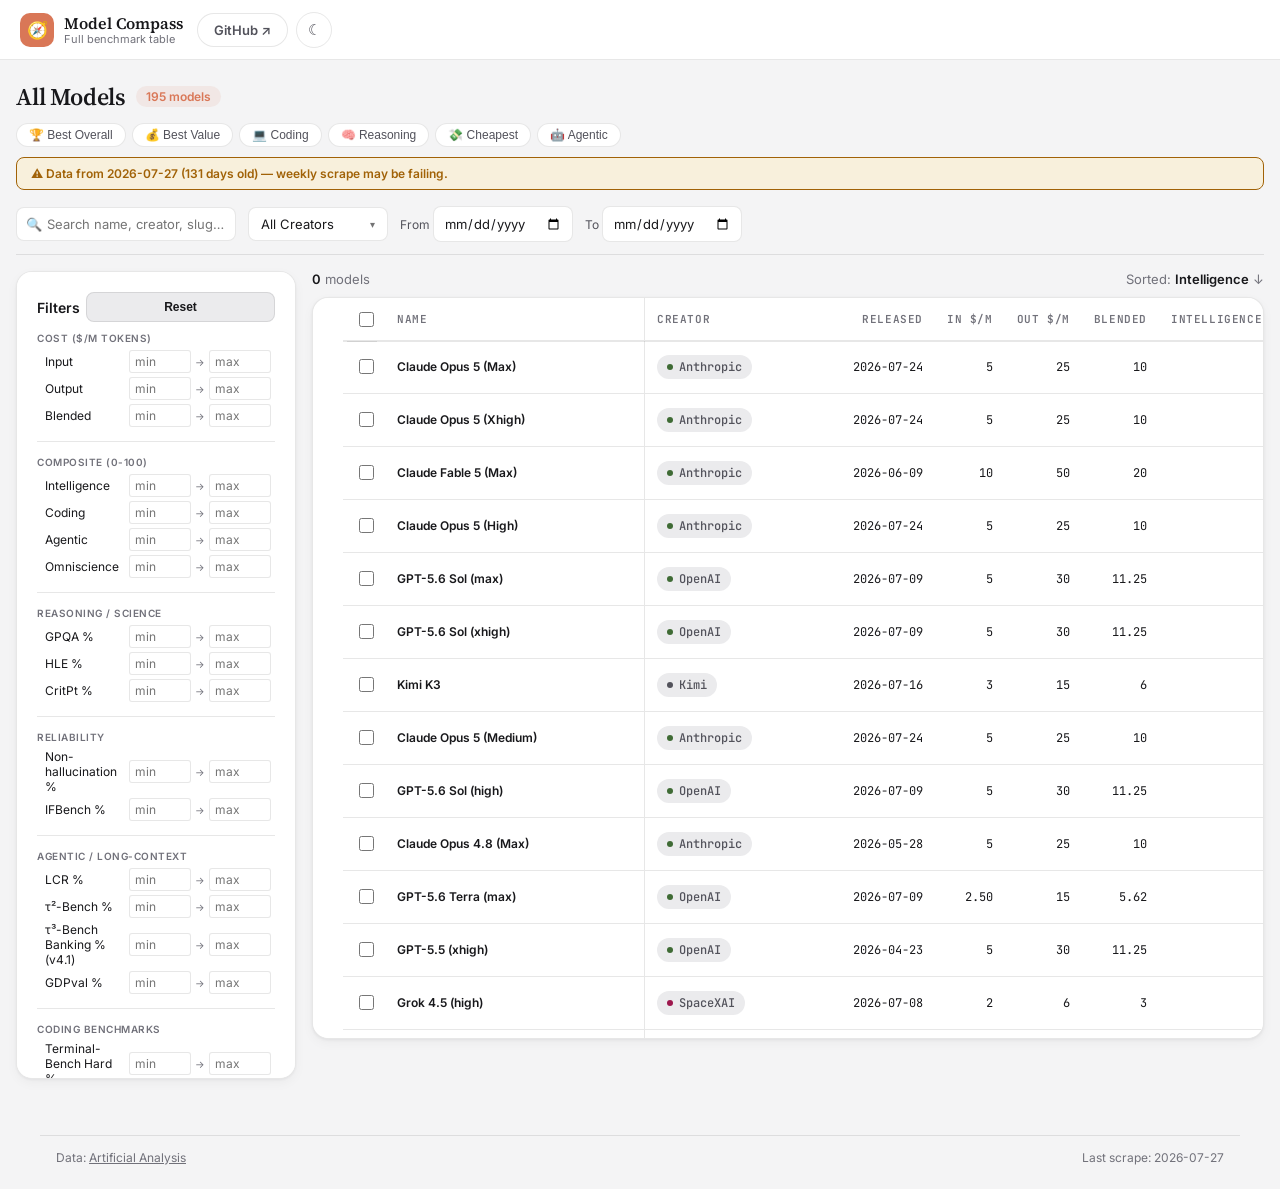
==== index.html @ 3cea6849 "Add spacing between presets and filters, multi-select creator dropdown, and Copy MD comparison butto" ====
<!DOCTYPE html>
<html><head><meta charset="utf-8"><title>All Models — Model Compass</title>
<script>
  (function () {
    try {
      var t = localStorage.getItem('mc-theme');
      if (t === 'dark' || t === 'light') document.documentElement.setAttribute('data-theme', t);
    } catch (e) {}
  })();
</script>
<link rel="preconnect" href="https://fonts.googleapis.com">
<link rel="preconnect" href="https://fonts.gstatic.com" crossorigin>
<link href="https://fonts.googleapis.com/css2?family=Source+Serif+4:ital,wght@0,400;0,600;0,700;1,400&family=Inter:wght@400;500;600;700&family=JetBrains+Mono:wght@400;500&display=swap" rel="stylesheet">
<link rel="stylesheet" href="assets/style.css">
<style>
body{font-family:var(--sans);color:var(--text);font-size:14px}
header{padding:0 0 12px;border-bottom:1px solid var(--border);margin-bottom:16px}
.header-top{display:flex;align-items:center;gap:10px;margin-bottom:6px;flex-wrap:wrap}
h1{font-family:var(--serif);font-size:24px;margin:0;font-weight:600;letter-spacing:-0.2px}
code,.num,td,th,input{font-family:var(--mono),var(--sans)}
.model-count{background:var(--accent-bg);color:var(--accent);font-size:12px;font-weight:600;padding:3px 10px;border-radius:var(--r-pill)}
.meta{color:var(--text-muted);font-size:12px;margin-bottom:12px;line-height:1.6}

.top-filters{display:flex;gap:12px;flex-wrap:wrap;align-items:center;font-size:12px;margin-top:16px}
.top-filters select{padding:8px 10px;font-size:13px;border:1px solid var(--border);border-radius:var(--r-sm);background:var(--surface);color:var(--text);font-family:inherit}
.top-filters input[type=text]{width:220px}
.top-filters input[type=date]{width:140px}
.top-filters label{color:var(--text-secondary)}

.creator-dropdown-wrap{position:relative;display:inline-block}
.creator-btn{padding:8px 12px;font-size:13px;border:1px solid var(--border);border-radius:var(--r-sm);background:var(--surface);color:var(--text);font-family:inherit;cursor:pointer;display:flex;align-items:center;gap:8px;min-width:140px;justify-content:space-between;transition:all .15s}
.creator-btn:hover{border-color:var(--accent)}
.creator-btn .arrow{font-size:10px;opacity:0.6;transition:transform .15s}
.creator-dropdown-wrap.open .creator-btn .arrow{transform:rotate(180deg)}
.creator-menu{position:absolute;top:calc(100% + 4px);left:0;min-width:180px;max-height:260px;overflow-y:auto;background:var(--surface);border:1px solid var(--border-strong);border-radius:var(--r-sm);box-shadow:var(--shadow-md);z-index:100;padding:4px 0}
.creator-opt{display:flex;align-items:center;gap:8px;padding:6px 12px;font-size:12px;cursor:pointer;user-select:none;color:var(--text);transition:background .1s}
.creator-opt:hover{background:var(--accent-bg);color:var(--accent)}
.creator-opt input[type=checkbox]{accent-color:var(--accent);cursor:pointer}
.creator-divider{height:1px;background:var(--border);margin:4px 0}

/* Presets */
.presets{display:flex;gap:6px;flex-wrap:wrap;margin:10px 0 0}
.preset-btn{padding:4px 12px;font-size:12px;font-weight:500;border:1px solid var(--border);border-radius:var(--r-pill);background:var(--surface);color:var(--text-secondary);cursor:pointer;transition:all .15s}
.preset-btn:hover{border-color:var(--accent);color:var(--accent);background:var(--accent-bg)}
.preset-btn.active{border-color:var(--accent);color:var(--accent-fg);background:var(--accent)}

/* Creator filter pills */
.creator-filters{display:flex;gap:6px;flex-wrap:wrap;margin:10px 0 0;align-items:center}
.creator-filters-label{font-size:11px;color:var(--text-muted);font-weight:600;text-transform:uppercase;letter-spacing:0.5px;margin-right:4px}
.creator-pill{padding:3px 10px;font-size:11px;font-weight:500;border:1px solid var(--border);border-radius:var(--r-pill);background:var(--surface);color:var(--text-secondary);cursor:pointer;transition:all .15s}
.creator-pill:hover{border-color:var(--accent);color:var(--accent)}
.creator-pill.active{border-color:var(--accent);color:var(--accent-fg);background:var(--accent)}
.creator-pill.outside{border-color:var(--red-dark);color:var(--red-dark)}
.creator-pill.outside.active{background:var(--red-dark);color:var(--accent-fg);border-color:var(--red-dark)}
.creator-pill.inside{border-color:var(--green-dark);color:var(--green-dark)}
.creator-pill.inside.active{background:var(--green-dark);color:var(--accent-fg);border-color:var(--green-dark)}

/* Quick filter toggles */
.quick-filters{display:flex;gap:6px;align-items:center;margin:8px 0 0}
.quick-btn{padding:3px 10px;font-size:11px;font-weight:600;border-radius:var(--r-pill);background:var(--surface);cursor:pointer;transition:all .15s;border:1px solid var(--border)}
.quick-btn:hover{opacity:0.8}
.quick-btn.all{color:var(--text-secondary)}
.quick-btn.all.active{background:var(--text-secondary);color:var(--accent-fg);border-color:var(--text-secondary)}
.quick-btn.outside-h{color:var(--red-dark);border-color:var(--red-dark)}
.quick-btn.outside-h.active{background:var(--red-dark);color:var(--accent-fg)}
.quick-btn.inside-h{color:var(--green-dark);border-color:var(--green-dark)}
.quick-btn.inside-h.active{background:var(--green-dark);color:var(--accent-fg)}

.layout{display:flex;gap:16px;align-items:flex-start}
aside.filters{flex:0 0 280px;position:sticky;top:calc(var(--nav-h) + 16px);border-radius:var(--r-lg);padding:20px;max-height:calc(100vh - var(--nav-h) - 32px);overflow-y:auto}
aside.filters h2{font-size:14px;margin:0 0 10px;font-weight:600;display:flex;align-items:center;gap:6px}
aside.filters h2 .btn-text{margin-left:auto;font-size:12px;font-weight:600;color:var(--accent);background:none;border:0;cursor:pointer;padding:0}
.filter-count{background:var(--accent);color:var(--accent-fg);font-size:10px;font-weight:700;padding:1px 6px;border-radius:var(--r-pill);display:none}
.filter-count.visible{display:inline}
.filter-group{margin-bottom:14px;padding-bottom:10px;border-bottom:1px solid var(--border)}
.filter-group:last-of-type{border-bottom:0;margin-bottom:10px}
.filter-group h3{font-size:10px;text-transform:uppercase;color:var(--text-muted);margin:0 0 6px;letter-spacing:0.5px;font-weight:600}
.filter-row{display:flex;align-items:center;gap:4px;margin-bottom:4px;padding-left:8px}
.filter-row label{flex:0 0 80px;font-size:12px;color:var(--text)}
.filter-row.has-filter{border-left:2px solid var(--accent)}
.filter-row input{width:62px;padding:3px 5px;font-size:12px;border-radius:3px;font-variant-numeric:tabular-nums}
.filter-row .arrow{color:var(--text-muted);font-size:10px}
#reset{width:100%;padding:7px;font-size:12px;background:var(--surface-2);border:1px solid var(--border);border-radius:var(--r-sm);cursor:pointer;color:var(--text)}
#reset:hover{background:var(--accent-bg)}
main{flex:1;min-width:0}
table{border-collapse:separate;border-spacing:0;width:100%;background:var(--surface);font-size:12px}
th,td{padding:14px 12px;text-align:right;white-space:nowrap;border-bottom:1px solid var(--border)}
th{font-weight:600;font-size:11px;text-transform:uppercase;letter-spacing:0.6px;color:var(--text-muted);cursor:pointer;user-select:none}
th.l,td.l{text-align:left}
tr:hover td{background:var(--row-hover)}
tr:hover td.cb-col,tr:hover td.rnk,tr:hover td.name-col{background-color:var(--surface);background-image:linear-gradient(var(--row-hover),var(--row-hover))}
tr:hover td:first-child{box-shadow:inset 3px 0 0 var(--accent)}
.num{font-variant-numeric:tabular-nums}

/* Corner sticky cells */
th.cb-col,td.cb-col{position:sticky;left:0;z-index:8;width:30px;padding:8px}
th.cb-col{z-index:30;background:var(--surface)}
td.cb-col{background:var(--surface)}
th.rnk,td.rnk{position:sticky;left:30px;z-index:8;text-align:center;width:36px;font-weight:700;font-size:11px;color:var(--text-muted);padding:8px 6px}
th.rnk{background:var(--surface);z-index:30;border-right:1px solid var(--border)}
td.rnk{background:var(--surface);border-right:1px solid var(--border)}
td.name-col{position:sticky;left:66px;z-index:8;background:var(--surface);border-right:1px solid var(--border);white-space:nowrap !important;max-width:260px;overflow:hidden;text-overflow:ellipsis}
th.name-col{position:sticky;left:66px;z-index:30;background:var(--surface);border-right:1px solid var(--border);white-space:nowrap !important}
.cell-title{font-family:var(--sans);font-weight:600;color:var(--text);white-space:nowrap !important;display:inline-block}
.sort-arrow{font-size:10px;margin-left:3px;opacity:0.4}
th.sorted .sort-arrow{opacity:1;color:var(--accent)}
td.empty-data{opacity:0.25}
.compare-cb{width:15px;height:15px;cursor:pointer;accent-color:var(--accent)}
#compare-bar{display:none;align-items:center;gap:8px;margin:10px 0;padding:8px 12px;background:var(--accent-bg);border:1px solid var(--border-focus);border-radius:var(--r-sm);font-size:12px}
#compare-bar.visible{display:flex}
#compare-bar button{padding:4px 12px;font-size:11px;font-weight:600;border-radius:4px;border:1px solid var(--border);cursor:pointer;transition:all .15s}
#cmp-go{background:var(--accent);color:var(--accent-fg);border-color:var(--accent)}
#cmp-go:hover{background:var(--accent-hover)}
#cmp-clear{background:var(--surface);color:var(--text-secondary)}
#cmp-clear:hover{background:var(--surface-2)}
#cmp-count{color:var(--accent);font-weight:600}

/* Tooltip container */
#tip{position:fixed;background:var(--surface) !important;color:var(--text) !important;border:1px solid var(--border-strong) !important;font-size:11px;font-weight:400;
  padding:8px 10px;border-radius:6px;line-height:1.5;pointer-events:none;
  white-space:normal;width:280px;box-shadow:var(--shadow-md);z-index:9999;
  display:none}

@media (max-width:800px){
  .layout{flex-direction:column}
  aside.filters{position:static;flex:1 1 auto;width:100%;max-height:none}
}
@media (max-width:480px){
  .page{padding:12px 10px 20px}
  .top-filters input[type=text]{width:100%}
}
</style></head>
<body>
<div id="site-nav"></div>
<script src="assets/nav.js"></script>
<div class="page">
<header>
  <div class="header-top">
    <h1>All Models</h1>
    <span class="model-count" id="model-count">— models</span>
  </div>

  <!-- Presets -->
  <div class="presets">
    <button class="preset-btn" data-preset="best-overall">🏆 Best Overall</button>
    <button class="preset-btn" data-preset="best-value">💰 Best Value</button>
    <button class="preset-btn" data-preset="coding">💻 Coding</button>
    <button class="preset-btn" data-preset="reasoning">🧠 Reasoning</button>
    <button class="preset-btn" data-preset="cheapest">💸 Cheapest</button>
    <button class="preset-btn" data-preset="agentic">🤖 Agentic</button>
  </div>

  <div id="staleness-banner" class="staleness-banner" hidden style="margin-bottom:12px;margin-top:10px">⚠️ <span id="staleness-text"></span></div>

  <div class="top-filters">
    <div class="search-wrap"><span class="icon">🔍</span><input id="q" type="text" placeholder="Search name, creator, slug…"></div>
    <div class="creator-dropdown-wrap">
      <button type="button" id="creator-btn" class="creator-btn">
        <span id="creator-btn-label">All Creators</span>
        <span class="arrow">▾</span>
      </button>
      <div id="creator-menu" class="creator-menu" hidden>
        <label class="creator-opt"><input type="checkbox" value="all" id="creator-all" checked> <b>All Creators</b></label>
        <div class="creator-divider"></div>
        <label class="creator-opt"><input type="checkbox" value="Alibaba" class="creator-cb"> Alibaba</label>
        <label class="creator-opt"><input type="checkbox" value="Anthropic" class="creator-cb"> Anthropic</label>
        <label class="creator-opt"><input type="checkbox" value="DeepSeek" class="creator-cb"> DeepSeek</label>
        <label class="creator-opt"><input type="checkbox" value="Google" class="creator-cb"> Google</label>
        <label class="creator-opt"><input type="checkbox" value="Kimi" class="creator-cb"> Kimi</label>
        <label class="creator-opt"><input type="checkbox" value="MiniMax" class="creator-cb"> MiniMax</label>
        <label class="creator-opt"><input type="checkbox" value="OpenAI" class="creator-cb"> OpenAI</label>
        <label class="creator-opt"><input type="checkbox" value="Xiaomi" class="creator-cb"> Xiaomi</label>
        <label class="creator-opt"><input type="checkbox" value="Z AI" class="creator-cb"> Z AI</label>
        <label class="creator-opt"><input type="checkbox" value="xAI" class="creator-cb"> xAI</label>
      </div>
    </div>
    <label>From <input id="from" type="date"></label>
    <label>To <input id="to" type="date"></label>
    <span id="count" style="color:var(--text-muted)"></span>
  </div>
</header>
<div class="layout">
  <aside class="filters card">
    <h2>Filters <span class="filter-count" id="filter-count-badge">0</span><button class="btn-text" id="reset">Reset</button></h2>
    <div class="filter-group"><h3>Cost ($/M tokens)</h3>
      <div class="filter-row" data-stat="in_$/M"><label>Input</label><input type="number" class="num-filter" data-stat="in_$/M" data-bound="min" placeholder="min" step="any"><span class="arrow">→</span><input type="number" class="num-filter" data-stat="in_$/M" data-bound="max" placeholder="max" step="any"></div>
      <div class="filter-row" data-stat="out_$/M"><label>Output</label><input type="number" class="num-filter" data-stat="out_$/M" data-bound="min" placeholder="min" step="any"><span class="arrow">→</span><input type="number" class="num-filter" data-stat="out_$/M" data-bound="max" placeholder="max" step="any"></div>
      <div class="filter-row" data-stat="blend_3to1_$/M"><label>Blended</label><input type="number" class="num-filter" data-stat="blend_3to1_$/M" data-bound="min" placeholder="min" step="any"><span class="arrow">→</span><input type="number" class="num-filter" data-stat="blend_3to1_$/M" data-bound="max" placeholder="max" step="any"></div>
    </div>
    <div class="filter-group"><h3>Composite (0-100)</h3>
      <div class="filter-row" data-stat="intelligence"><label>Intelligence</label><input type="number" class="num-filter" data-stat="intelligence" data-bound="min" placeholder="min" step="any"><span class="arrow">→</span><input type="number" class="num-filter" data-stat="intelligence" data-bound="max" placeholder="max" step="any"></div>
      <div class="filter-row" data-stat="coding"><label>Coding</label><input type="number" class="num-filter" data-stat="coding" data-bound="min" placeholder="min" step="any"><span class="arrow">→</span><input type="number" class="num-filter" data-stat="coding" data-bound="max" placeholder="max" step="any"></div>
      <div class="filter-row" data-stat="agentic"><label>Agentic</label><input type="number" class="num-filter" data-stat="agentic" data-bound="min" placeholder="min" step="any"><span class="arrow">→</span><input type="number" class="num-filter" data-stat="agentic" data-bound="max" placeholder="max" step="any"></div>
      <div class="filter-row" data-stat="omniscience"><label>Omniscience</label><input type="number" class="num-filter" data-stat="omniscience" data-bound="min" placeholder="min" step="any"><span class="arrow">→</span><input type="number" class="num-filter" data-stat="omniscience" data-bound="max" placeholder="max" step="any"></div>
    </div>
    <div class="filter-group"><h3>Reasoning / Science</h3>
      <div class="filter-row" data-stat="gpqa_%"><label>GPQA %</label><input type="number" class="num-filter" data-stat="gpqa_%" data-bound="min" placeholder="min" step="any"><span class="arrow">→</span><input type="number" class="num-filter" data-stat="gpqa_%" data-bound="max" placeholder="max" step="any"></div>
      <div class="filter-row" data-stat="hle_%"><label>HLE %</label><input type="number" class="num-filter" data-stat="hle_%" data-bound="min" placeholder="min" step="any"><span class="arrow">→</span><input type="number" class="num-filter" data-stat="hle_%" data-bound="max" placeholder="max" step="any"></div>
      <div class="filter-row" data-stat="critpt_%"><label>CritPt %</label><input type="number" class="num-filter" data-stat="critpt_%" data-bound="min" placeholder="min" step="any"><span class="arrow">→</span><input type="number" class="num-filter" data-stat="critpt_%" data-bound="max" placeholder="max" step="any"></div>
    </div>
    <div class="filter-group"><h3>Reliability</h3>
      <div class="filter-row" data-stat="non_halluc_%"><label>Non-hallucination %</label><input type="number" class="num-filter" data-stat="non_halluc_%" data-bound="min" placeholder="min" step="any"><span class="arrow">→</span><input type="number" class="num-filter" data-stat="non_halluc_%" data-bound="max" placeholder="max" step="any"></div>
      <div class="filter-row" data-stat="ifbench_%"><label>IFBench %</label><input type="number" class="num-filter" data-stat="ifbench_%" data-bound="min" placeholder="min" step="any"><span class="arrow">→</span><input type="number" class="num-filter" data-stat="ifbench_%" data-bound="max" placeholder="max" step="any"></div>
    </div>
    <div class="filter-group"><h3>Agentic / Long-context</h3>
      <div class="filter-row" data-stat="lcr_%"><label>LCR %</label><input type="number" class="num-filter" data-stat="lcr_%" data-bound="min" placeholder="min" step="any"><span class="arrow">→</span><input type="number" class="num-filter" data-stat="lcr_%" data-bound="max" placeholder="max" step="any"></div>
      <div class="filter-row" data-stat="tau2_%"><label>τ²-Bench %</label><input type="number" class="num-filter" data-stat="tau2_%" data-bound="min" placeholder="min" step="any"><span class="arrow">→</span><input type="number" class="num-filter" data-stat="tau2_%" data-bound="max" placeholder="max" step="any"></div>
      <div class="filter-row" data-stat="tau_banking_%"><label>τ³-Bench Banking % (v4.1)</label><input type="number" class="num-filter" data-stat="tau_banking_%" data-bound="min" placeholder="min" step="any"><span class="arrow">→</span><input type="number" class="num-filter" data-stat="tau_banking_%" data-bound="max" placeholder="max" step="any"></div>
      <div class="filter-row" data-stat="gdpval_%"><label>GDPval %</label><input type="number" class="num-filter" data-stat="gdpval_%" data-bound="min" placeholder="min" step="any"><span class="arrow">→</span><input type="number" class="num-filter" data-stat="gdpval_%" data-bound="max" placeholder="max" step="any"></div>
    </div>
    <div class="filter-group"><h3>Coding benchmarks</h3>
      <div class="filter-row" data-stat="terminalbench_hard_%"><label>Terminal-Bench Hard %</label><input type="number" class="num-filter" data-stat="terminalbench_hard_%" data-bound="min" placeholder="min" step="any"><span class="arrow">→</span><input type="number" class="num-filter" data-stat="terminalbench_hard_%" data-bound="max" placeholder="max" step="any"></div>
      <div class="filter-row" data-stat="terminalbench_v2_1_%"><label>Terminal-Bench 2.1 % (v4.1)</label><input type="number" class="num-filter" data-stat="terminalbench_v2_1_%" data-bound="min" placeholder="min" step="any"><span class="arrow">→</span><input type="number" class="num-filter" data-stat="terminalbench_v2_1_%" data-bound="max" placeholder="max" step="any"></div>
      <div class="filter-row" data-stat="scicode_%"><label>SciCode %</label><input type="number" class="num-filter" data-stat="scicode_%" data-bound="min" placeholder="min" step="any"><span class="arrow">→</span><input type="number" class="num-filter" data-stat="scicode_%" data-bound="max" placeholder="max" step="any"></div>
    </div>
    <div class="filter-group"><h3>Vision</h3>
      <div class="filter-row" data-stat="mmmu_pro_%"><label>MMMU-Pro %</label><input type="number" class="num-filter" data-stat="mmmu_pro_%" data-bound="min" placeholder="min" step="any"><span class="arrow">→</span><input type="number" class="num-filter" data-stat="mmmu_pro_%" data-bound="max" placeholder="max" step="any"></div>
    </div>
    <div class="filter-group"><h3>Performance</h3>
      <div class="filter-row" data-stat="speed_tps"><label>Speed t/s</label><input type="number" class="num-filter" data-stat="speed_tps" data-bound="min" placeholder="min" step="any"><span class="arrow">→</span><input type="number" class="num-filter" data-stat="speed_tps" data-bound="max" placeholder="max" step="any"></div>
      <div class="filter-row" data-stat="ttft_s"><label>TTFT s</label><input type="number" class="num-filter" data-stat="ttft_s" data-bound="min" placeholder="min" step="any"><span class="arrow">→</span><input type="number" class="num-filter" data-stat="ttft_s" data-bound="max" placeholder="max" step="any"></div>
      <div class="filter-row" data-stat="ttfa_s"><label>TTFA s</label><input type="number" class="num-filter" data-stat="ttfa_s" data-bound="min" placeholder="min" step="any"><span class="arrow">→</span><input type="number" class="num-filter" data-stat="ttfa_s" data-bound="max" placeholder="max" step="any"></div>
    </div>
    <div id="compare-bar">
      <span id="cmp-count">0</span> selected
      <button id="cmp-go">Compare</button>
      <button id="cmp-copy-md" title="Copy selected models table as Markdown">📋 Copy MD</button>
      <button id="cmp-clear">Show All</button>
    </div>
  </aside>
  <main>
<div class="table-caption"><span class="count" id="table-count"><strong id="table-count-n">0</strong> models</span><span class="sort-state" id="table-sort-state">Sorted: <b>—</b></span></div>
<div class="card table-card"><div class="scroll">
<table id="t"><thead><tr>
  <th class="l rnk" data-i="0" data-t="n" data-tip="Rank sorted by current sort column">#</th>
  <th class="cb-col"><input type="checkbox" id="check-all" class="compare-cb" title="Select all"></th>
  <th class="l name-col" data-i="1" data-t="s" data-tip="Model name">Name</th>
  <th class="l" data-i="2" data-t="s" data-tip="Model creator / organization">Creator</th>
  <th data-i="3" data-t="d" data-tip="Release date">Released</th>
  <th data-i="4" data-t="n" data-tip="Input cost per 1M tokens in USD">In $/M</th>
  <th data-i="5" data-t="n" data-tip="Output cost per 1M tokens in USD">Out $/M</th>
  <th data-i="6" data-t="n" data-tip="Blended cost = input × 0.75 + output × 0.25 per million tokens">Blended</th>
  <th data-i="7" data-t="n" data-tip="Composite intelligence index (v4.1) averaging GPQA, HLE, and IFBench">Intelligence</th>
  <th data-i="8" data-t="n" data-tip="Average of SciCode and TerminalBench v2.1. Measures ability to write correct code">Coding</th>
  <th data-i="9" data-t="n" data-tip="Average of τ²-Bench, LCR, and GDPval v2 for workflow automation">Agentic</th>
  <th data-i="10" data-t="n" data-tip="Broad factual accuracy score across diverse knowledge domains">Omniscience</th>
  <th data-i="11" data-t="n" data-tip="Graduate-level Google-Proof Q&A science benchmark">GPQA %</th>
  <th data-i="12" data-t="n" data-tip="Humanity's Last Exam — hardest unsolvable benchmark questions">HLE %</th>
  <th data-i="13" data-t="n" data-tip="Critical reasoning and scientific hypothesis evaluation">CritPt %</th>
  <th data-i="14" data-t="n" data-tip="Percentage of outputs without hallucinated or fabricated facts">Non-halluc %</th>
  <th data-i="15" data-t="n" data-tip="Instruction Following Benchmark for complex formatting rules">IFBench %</th>
  <th data-i="16" data-t="n" data-tip="Long-Context Retrieval accuracy finding specific facts in 100K+ token documents">LCR %</th>
  <th data-i="17" data-t="n" data-tip="Agent tool-use benchmark testing state tracking and API calls">τ²-Bench %</th>
  <th data-i="18" data-t="n" data-tip="τ³-Bench Banking domain multi-step agent benchmark">τ³-Banking %</th>
  <th data-i="19" data-t="n" data-tip="General Domain Proficiency real-world task completion">GDPval %</th>
  <th data-i="20" data-t="n" data-tip="TerminalBench Hard — hard system administration tasks">TermBench H%</th>
  <th data-i="21" data-t="n" data-tip="TerminalBench v2.1 — shell scripting & DevOps tasks">TermBench 2.1%</th>
  <th data-i="22" data-t="n" data-tip="Scientific computing & numerical Python code execution">SciCode %</th>
  <th data-i="23" data-t="n" data-tip="Expert visual & multimodal reasoning benchmark">MMMU-Pro %</th>
  <th data-i="24" data-t="n" data-tip="Median output generation speed in tokens per second">Spd t/s</th>
  <th data-i="25" data-t="n" data-tip="Median Time To First Token in seconds (latency)">TTFT s</th>
  <th data-i="26" data-t="n" data-tip="Median Time To First Answer token in seconds">TTFA s</th>
  <th class="l" data-i="27" data-t="s" data-tip="Model URL identifier on Artificial Analysis">Slug</th>
</tr></thead><tbody></tbody></table>
</div></div>
</main>
</div>

<div id="tip"></div>
</div><!-- /.page -->

<script>
/* Tooltip handler */
var tipEl=document.getElementById('tip');
document.querySelectorAll('th[data-tip]').forEach(function(th){
  th.addEventListener('mouseenter',function(e){
    tipEl.textContent=th.dataset.tip;
    tipEl.style.display='block';
    var r=th.getBoundingClientRect();
    tipEl.style.left=Math.max(8,Math.min(r.left+r.width/2-140,window.innerWidth-296))+'px';
    tipEl.style.top=(r.top-tipEl.offsetHeight-8)+'px';
  });
  th.addEventListener('mouseleave',function(){tipEl.style.display='none'});
});

const tbody=document.querySelector('#t tbody');
const q=document.getElementById('q'),
      fromI=document.getElementById('from'), toI=document.getElementById('to'),
      cnt=document.getElementById('count');
const filterCountBadge=document.getElementById('filter-count-badge');
const filterRows=document.querySelectorAll('.filter-row[data-stat]');

/* Multi-select Creator Dropdown */
var creatorBtn = document.getElementById('creator-btn'),
    creatorMenu = document.getElementById('creator-menu'),
    creatorBtnLabel = document.getElementById('creator-btn-label'),
    creatorAllCb = document.getElementById('creator-all'),
    creatorCbs = document.querySelectorAll('.creator-cb');

if (creatorBtn && creatorMenu) {
  creatorBtn.addEventListener('click', function (e) {
    e.stopPropagation();
    var isOpen = !creatorMenu.hidden;
    creatorMenu.hidden = isOpen;
    creatorBtn.parentElement.classList.toggle('open', !isOpen);
  });

  document.addEventListener('click', function (e) {
    if (!creatorMenu.contains(e.target) && !creatorBtn.contains(e.target)) {
      creatorMenu.hidden = true;
      creatorBtn.parentElement.classList.remove('open');
    }
  });

  if (creatorAllCb) {
    creatorAllCb.addEventListener('change', function () {
      if (creatorAllCb.checked) {
        creatorCbs.forEach(function (cb) { cb.checked = false; });
      } else {
        var anyChecked = Array.from(creatorCbs).some(function (cb) { return cb.checked; });
        if (!anyChecked) creatorAllCb.checked = true;
      }
      updateCreatorBtnLabel();
      applyFilter();
    });
  }

  creatorCbs.forEach(function (cb) {
    cb.addEventListener('change', function () {
      var checkedCount = Array.from(creatorCbs).filter(function (c) { return c.checked; }).length;
      if (checkedCount > 0) {
        if (creatorAllCb) creatorAllCb.checked = false;
      } else {
        if (creatorAllCb) creatorAllCb.checked = true;
      }
      updateCreatorBtnLabel();
      applyFilter();
    });
  });
}

function getSelectedCreators() {
  if (creatorAllCb && creatorAllCb.checked) return new Set();
  var selected = new Set();
  creatorCbs.forEach(function (cb) {
    if (cb.checked) selected.add(cb.value);
  });
  return selected;
}

function updateCreatorBtnLabel() {
  var selected = getSelectedCreators();
  if (selected.size === 0) {
    creatorBtnLabel.textContent = 'All Creators';
  } else if (selected.size === 1) {
    creatorBtnLabel.textContent = Array.from(selected)[0];
  } else if (selected.size <= 2) {
    creatorBtnLabel.textContent = Array.from(selected).join(', ');
  } else {
    creatorBtnLabel.textContent = selected.size + ' Creators';
  }
}

let sortI=null, sortAsc=true;

/* Compare mode */
var cmpBar=document.getElementById('compare-bar'),
    cmpCount=document.getElementById('cmp-count'),
    cmpGo=document.getElementById('cmp-go'),
    cmpCopyMd=document.getElementById('cmp-copy-md'),
    cmpClear=document.getElementById('cmp-clear'),
    checkAll=document.getElementById('check-all');
var cmpActive=false;

function updateRanks(){
  var rank=0;
  tbody.querySelectorAll('tr').forEach(function(r){
    if(r.style.display==='none') return;
    rank++;
    var cell=r.querySelector('td.rnk');
    if(cell) cell.textContent=rank;
  });
}

function updateCmpCount(){
  var n=tbody.querySelectorAll('input.compare-cb:checked').length;
  cmpCount.textContent=n;
  cmpBar.classList.toggle('visible',n>0);
}

function getRanges(){
  const r={};
  document.querySelectorAll('.num-filter').forEach(inp=>{
    if(inp.value==='') return;
    const s=inp.dataset.stat, b=inp.dataset.bound;
    (r[s]=r[s]||{})[b]=parseFloat(inp.value);
  });
  return r;
}

function updateActiveFilterUI(){
  var ranges=getRanges();
  var activeStats=Object.keys(ranges);
  filterRows.forEach(function(fr){
    fr.classList.toggle('has-filter', activeStats.indexOf(fr.dataset.stat)!==-1);
  });
  filterCountBadge.textContent=activeStats.length;
  filterCountBadge.classList.toggle('visible',activeStats.length>0);
}

function applyFilter(){
  const Q=q.value.toLowerCase(), from=fromI.value, to=toI.value;
  const selectedCreators=getSelectedCreators();
  const ranges=getRanges();
  let n=0;

  tbody.querySelectorAll('tr').forEach(r=>{
    if(cmpActive){
      var cb=r.querySelector('input.compare-cb');
      r.style.display=(cb&&cb.checked)?'':'none';
      if(r.style.display!=='none') n++;
      return;
    }

    const txt=r.innerText.toLowerCase();
    const d=r.dataset.release||'';
    let show=txt.includes(Q) && (!from||(d&&d>=from)) && (!to||(d&&d<=to));

    /* Multi-select Creator filter */
    if(show && selectedCreators.size>0){
      var creatorCell=r.querySelector('td[data-creator]');
      if(!creatorCell || !selectedCreators.has(creatorCell.dataset.creator)) show=false;
    }

    if(show){
      for(const[stat,bounds]of Object.entries(ranges)){
        const cell=r.querySelector(`td[data-stat="${stat}"]`);
        if(!cell){show=false;break;}
        const raw=cell.dataset.val;
        if(raw==='' || raw==='—' || raw===undefined){show=false;break;}
        const v=parseFloat(raw);
        if(isNaN(v)){show=false;break;}
        if(bounds.min!==undefined && v<bounds.min){show=false;break;}
        if(bounds.max!==undefined && v>bounds.max){show=false;break;}
      }
    }
    r.style.display=show?'':'none';
    if(show) n++;
  });

  cnt.textContent=`${n} of ${tbody.rows.length} rows`;
  var tableCountN=document.getElementById('table-count-n');
  if(tableCountN) tableCountN.textContent=n;
  updateRanks();
  updateActiveFilterUI();
  updateHash();
}

[q,fromI,toI].forEach(el=>{
  if(!el) return;
  el.addEventListener('input',applyFilter);
});
document.querySelectorAll('.num-filter').forEach(el=>el.addEventListener('input',applyFilter));

document.getElementById('reset').addEventListener('click',()=>{
  document.querySelectorAll('.num-filter').forEach(i=>i.value='');
  if(q) q.value='';
  if(fromI) fromI.value='';
  if(toI) toI.value='';
  if(creatorAllCb) creatorAllCb.checked=true;
  if(creatorCbs) creatorCbs.forEach(function(c){c.checked=false});
  updateCreatorBtnLabel();
  document.querySelectorAll('.preset-btn').forEach(function(b){b.classList.remove('active')});
  applyFilter();
});

/* Presets */
var presetConfigs=[
  {id:'best-overall',filters:{intelligence:{min:55}}},
  {id:'best-value',filters:{'blend_3to1_$/M':{max:1},intelligence:{min:35}}},
  {id:'coding',filters:{coding:{min:65}}},
  {id:'reasoning',filters:{intelligence:{min:50},'gpqa_%':{min:80}}},
  {id:'cheapest',filters:{'blend_3to1_$/M':{max:0.4}}},
  {id:'agentic',filters:{agentic:{min:40}}}
];

document.querySelectorAll('.preset-btn').forEach(function(btn){
  btn.addEventListener('click',function(){
    var pid=btn.dataset.preset;
    
    // Clear all inputs first
    document.querySelectorAll('.num-filter').forEach(function(i){i.value=''});
    q.value='';
    
    if(btn.classList.contains('active')){
      btn.classList.remove('active');
      applyFilter();
      return;
    }
    
    document.querySelectorAll('.preset-btn').forEach(function(b){b.classList.remove('active')});
    btn.classList.add('active');
    
    var cfg=presetConfigs.find(function(p){return p.id===pid});
    if(cfg){
      Object.keys(cfg.filters).forEach(function(stat){
        var bounds=cfg.filters[stat];
        document.querySelectorAll('.num-filter[data-stat="'+stat+'"]').forEach(function(inp){
          if(bounds.min!==undefined && inp.dataset.bound==='min') inp.value=bounds.min;
          if(bounds.max!==undefined && inp.dataset.bound==='max') inp.value=bounds.max;
        });
      });
    }
    applyFilter();
  });
});

/* Compare actions */
cmpGo.addEventListener('click',function(){
  cmpActive=true;
  applyFilter();
});

if(cmpCopyMd){
  cmpCopyMd.addEventListener('click',function(){
    var checkedRows=Array.from(tbody.querySelectorAll('tr')).filter(function(r){
      var cb=r.querySelector('input.compare-cb');
      return (cb&&cb.checked)||(cmpActive&&r.style.display!=='none');
    });
    if(checkedRows.length===0) return;

    var headerThs=Array.from(document.querySelectorAll('#t thead th')).slice(2); // Skip # and checkbox
    var headers=headerThs.map(function(th){
      return th.textContent.replace(/[\u2191\u2193]/g,'').trim();
    });

    var mdLines=[];
    mdLines.push('| ' + headers.join(' | ') + ' |');
    mdLines.push('| ' + headers.map(function(h, idx){
      return (idx > 1 && idx < headers.length - 1) ? '---:' : '---';
    }).join(' | ') + ' |');

    checkedRows.forEach(function(r){
      var cells=Array.from(r.children).slice(2);
      var vals=cells.map(function(c){
        var txt=c.textContent.trim();
        return txt || '—';
      });
      mdLines.push('| ' + vals.join(' | ') + ' |');
    });

    var mdText=mdLines.join('\n');
    navigator.clipboard.writeText(mdText).then(function(){
      var origText=cmpCopyMd.textContent;
      cmpCopyMd.textContent='✓ Copied!';
      setTimeout(function(){ cmpCopyMd.textContent=origText; }, 2000);
    }).catch(function(err){
      console.error('Failed to copy markdown:', err);
    });
  });
}

cmpClear.addEventListener('click',function(){
  cmpActive=false;
  tbody.querySelectorAll('input.compare-cb').forEach(function(c){c.checked=false});
  if(checkAll) checkAll.checked=false;
  updateCmpCount();
  applyFilter();
});

/* Sorting */
document.querySelectorAll('th').forEach(th=>{
  if(th.dataset.i === undefined || th.dataset.i === null) return;
  th.addEventListener('click',()=>{
    const i=+th.dataset.i + 1, t=th.dataset.t; // +1 offset for checkbox column
    if(sortI===i) sortAsc=!sortAsc; else {sortI=i;sortAsc=(t==='s'); if(t==='d') sortAsc=false;}
    const rows=Array.from(tbody.rows);
    rows.sort((a,b)=>{
      let av=a.cells[i].dataset.val||a.cells[i].textContent||'',
          bv=b.cells[i].dataset.val||b.cells[i].textContent||'';
      if(t==='n') {av=parseFloat(av); bv=parseFloat(bv);
        return (isNaN(av)?-Infinity:av)-(isNaN(bv)?-Infinity:bv);}
      if(t==='d'){
        var ad=Date.parse(av), bd=Date.parse(bv);
        if(!isNaN(ad)&&!isNaN(bd)) return ad-bd;
        return av<bv?-1:av>bv?1:0;
      }
      return av.localeCompare(bv);
    });
    if(!sortAsc) rows.reverse();
    rows.forEach(r=>tbody.appendChild(r));

    document.querySelectorAll('th').forEach(function(h){
      h.classList.remove('sorted');
      var arrow=h.querySelector('.sort-arrow');
      if(arrow) arrow.remove();
    });
    th.classList.add('sorted');
    var sortStateEl=document.getElementById('table-sort-state');
    if(sortStateEl){
      sortStateEl.textContent='';
      sortStateEl.appendChild(document.createTextNode('Sorted: '));
      var b=document.createElement('b');
      b.textContent=th.textContent.trim();
      sortStateEl.appendChild(b);
      sortStateEl.appendChild(document.createTextNode(' '+(sortAsc?'↑':'↓')));
    }
    var arrow=document.createElement('span');
    arrow.className='sort-arrow';
    arrow.textContent=sortAsc?' ↑':' ↓';
    th.appendChild(arrow);
    applyFilter();
  });
});

/* Hash state */
function encodeHashState(){
  var parts=[];
  var activePresetBtn=document.querySelector('.preset-btn.active');
  if(activePresetBtn) parts.push('preset='+encodeURIComponent(activePresetBtn.dataset.preset));
  var selected=getSelectedCreators();
  if(selected.size>0) parts.push('creator='+encodeURIComponent(Array.from(selected).join(',')));
  document.querySelectorAll('.num-filter').forEach(function(inp){
    if(inp.value==='') return;
    parts.push(inp.dataset.stat+'.'+inp.dataset.bound+'='+encodeURIComponent(inp.value));
  });
  return parts.join('&');
}

function updateHash(){
  var h=encodeHashState();
  history.replaceState(null,'',h?('#'+h):(location.pathname+location.search));
}

function parseHash(){
  var hash=location.hash.slice(1);
  if(!hash) return {};
  var params={};
  hash.split('&').forEach(function(kv){
    var eq=kv.indexOf('=');
    if(eq<0) return;
    params[decodeURIComponent(kv.slice(0,eq))]=decodeURIComponent(kv.slice(eq+1));
  });
  return params;
}

function applyHashState(){
  var params=parseHash();
  if(Object.keys(params).length===0){ resetAllFilterInputs(); applyFilter(); return; }

  if(params.preset){
    var btn=document.querySelector('.preset-btn[data-preset="'+params.preset+'"]');
    if(btn) btn.click();
  }
  if(params.creator){
    var list=params.creator.split(',');
    var setList=new Set(list);
    creatorCbs.forEach(function(cb){ cb.checked=setList.has(cb.value); });
    if(creatorAllCb) creatorAllCb.checked = (list.length===0);
    updateCreatorBtnLabel();
  }
  Object.keys(params).forEach(function(k){
    if(k==='scope'||k==='creator'||k==='preset') return;
    var dot=k.lastIndexOf('.');
    if(dot<0) return;
    var stat=k.slice(0,dot), bound=k.slice(dot+1);
    document.querySelectorAll('.num-filter').forEach(function(inp){
      if(inp.dataset.stat===stat && inp.dataset.bound===bound) inp.value=params[k];
    });
  });
  applyFilter();
}


function fmt(v){ return (v===null||v===undefined) ? '' : v; }
function esc(v){
  return (window.ModelCompassNav && ModelCompassNav.escapeHtml)
    ? ModelCompassNav.escapeHtml(v)
    : String(v==null?'':v).replace(/&/g,'&amp;').replace(/</g,'&lt;').replace(/>/g,'&gt;').replace(/"/g,'&quot;').replace(/'/g,'&#39;');
}
function safeHref(v, fallback){
  return (window.ModelCompassNav && ModelCompassNav.safeUrl)
    ? ModelCompassNav.safeUrl(v, fallback||'#')
    : (fallback||'#');
}

var DOTS=['--dot-1','--dot-2','--dot-3','--dot-4','--dot-5','--dot-6'];
function dotFor(s){
  var h=7;
  for(var i=0;i<s.length;i++) h=(h*31+s.charCodeAt(i))|0;
  return DOTS[Math.abs(h)%DOTS.length];
}

function shortName(name){
  if(!name) return '';
  function _repl(match){
    if(/max/i.test(match)) return '(Max)';
    if(/xhigh/i.test(match)) return '(Xhigh)';
    if(/high/i.test(match)) return '(High)';
    if(/medium/i.test(match)) return '(Medium)';
    if(/low/i.test(match)) return '(Low)';
    return match;
  }
  var n = String(name).replace(/\((?:Adaptive\s+)?Reasoning,\s*(?:Max|High|Medium|Low|Xhigh)\s*Effort(?:,\s*Opus\s*[\d.]+\s*Fallback)?\)/gi, _repl);
  n = n.replace(/\(Non-reasoning,\s*(High|Low|Medium|Max)\s*Effort\)/gi, '($1)');
  return n.trim();
}

function buildRow(m, rank){
  const b=m.benchmarks||{}, c=m.composite||{}, p=m.pricing_per_m_tokens||{}, perf=m.performance||{};
  const aaUrl=safeHref(m.aa_url, `https://artificialanalysis.ai/models/${encodeURIComponent(m.slug||'')}`);
  const rowClass = m.openrouter_slug ? ' class="free"' : '';
  const displayName = shortName(m.name || '');

  function cell(stat, val, isPrice){
    const raw=(val===null||val===undefined)?'':val;
    if(raw==='') return `<td class="num" data-stat="${esc(stat)}" data-val="">—</td>`;
    let disp=raw;
    if(typeof raw==='number' || (!isNaN(parseFloat(raw)) && isFinite(raw))){
      const num=parseFloat(raw);
      if(isPrice){
        disp=(num<1)?num.toFixed(2):(num%1===0?num.toFixed(0):num.toFixed(2));
      } else {
        disp=Math.round(num);
      }
    }
    return `<td class="num" data-stat="${esc(stat)}" data-val="${esc(raw)}">${esc(disp)}</td>`;
  }
  return `<tr${rowClass} data-release="${esc(m.released||'')}" data-slug="${esc(m.slug||'')}">`+
    `<td class="num rnk" data-rank>${rank}</td>`+
    `<td class="cb-col"><input type="checkbox" class="compare-cb" data-model-row></td>`+
    `<td class="l name-col" title="${esc(displayName)}" data-val="${esc(displayName.toLowerCase())}"><span class="cell-title">${esc(displayName)}</span></td>`+
    `<td class="l" data-creator="${esc(m.creator||'')}" data-val="${esc((m.creator||'').toLowerCase())}"><span class="dot-badge" style="--dot-color:var(${dotFor(m.creator||'')})">${esc(m.creator||'')}</span></td>`+
    `<td class="num" data-t="d" data-val="${esc(m.released||'')}">${esc(m.released||'')}</td>`+
    cell('in_$/M', p.input, true)+
    cell('out_$/M', p.output, true)+
    cell('blend_3to1_$/M', p.blended_3_1, true)+
    cell('intelligence', c.intelligence_index_v4_1)+
    cell('coding', c.coding_index)+
    cell('agentic', c.agentic_index)+
    cell('omniscience', c.omniscience_index)+
    cell('gpqa_%', b.gpqa_diamond)+
    cell('hle_%', b.hle)+
    cell('critpt_%', b.critpt)+
    cell('non_halluc_%', b.omniscience_non_halluc)+
    cell('ifbench_%', b.ifbench)+
    cell('lcr_%', b.lcr)+
    cell('tau2_%', b.tau2_bench)+
    cell('tau_banking_%', b.tau3_banking)+
    cell('gdpval_%', b.gdpval_v2)+
    cell('terminalbench_hard_%', b.terminalbench_hard)+
    cell('terminalbench_v2_1_%', b.terminalbench_v2_1)+
    cell('scicode_%', b.scicode)+
    cell('mmmu_pro_%', b.mmmu_pro)+
    cell('speed_tps', perf.output_speed_tps)+
    cell('ttft_s', perf.ttft_seconds_total, true)+
    cell('ttfa_s', perf.ttft_seconds_answer, true)+
    `<td class="l" data-val="${esc(m.slug||'')}"><a href="${esc(aaUrl)}" target="_blank" rel="noopener" style="color:var(--accent);text-decoration:none">${esc(m.slug||'')}</a></td>`+
    `</tr>`;
}

function bindCheckboxEvents(){
  tbody.querySelectorAll('input.compare-cb').forEach(function(cb){
    cb.addEventListener('change',function(){
      updateCmpCount();
    });
  });
}

if(checkAll){
  checkAll.addEventListener('change',function(){
    tbody.querySelectorAll('input.compare-cb').forEach(function(c){c.checked=checkAll.checked});
    updateCmpCount();
  });
}

async function loadModels(){
  const countEl=document.getElementById('model-count');
  try{
    const res=await fetch('data/models.json');
    const data=await res.json();
    const models=(data.models||[]).slice().sort((a,b)=>
      (b.composite.intelligence_index_v4_1||0)-(a.composite.intelligence_index_v4_1||0));
    tbody.innerHTML=models.map((m, i)=>buildRow(m, i+1)).join('\n');

    countEl.textContent=`${models.length} models`;
    if(data.scraped_at && window.ModelCompassNav){
      ModelCompassNav.checkStaleness(data.scraped_at);
    }
    bindCheckboxEvents();

    sortI = 8;
    sortAsc = false;
    var intelTh = document.querySelector('th[data-i="7"]');
    if(intelTh){
      document.querySelectorAll('th').forEach(function(h){
        h.classList.remove('sorted');
        var arrow=h.querySelector('.sort-arrow');
        if(arrow) arrow.remove();
      });
      intelTh.classList.add('sorted');
      var arrow=document.createElement('span');
      arrow.className='sort-arrow';
      arrow.textContent=' ↓';
      intelTh.appendChild(arrow);
    }
    var sortStateEl=document.getElementById('table-sort-state');
    if(sortStateEl){
      sortStateEl.textContent='';
      sortStateEl.appendChild(document.createTextNode('Sorted: '));
      var b=document.createElement('b');
      b.textContent='Intelligence';
      sortStateEl.appendChild(b);
      sortStateEl.appendChild(document.createTextNode(' ↓'));
    }
  }catch(e){
    console.error('Could not load data/models.json:', e);
  }
}

function resetAllFilterInputs(){
  if(q) q.value='';
  if(fromI) fromI.value='';
  if(toI) toI.value='';
  if(creatorSelect) creatorSelect.value='all';
  document.querySelectorAll('.num-filter').forEach(function(i){i.value=''});
  document.querySelectorAll('.preset-btn').forEach(function(b){b.classList.remove('active')});
}

loadModels().then(()=>{
  if(location.hash) applyHashState(); else { resetAllFilterInputs(); applyFilter(); }
});
</script>
<div id="site-footer"></div>
</body></html>
---- assets/style.css ----
/* Model Compass — shared design system.
   Pages keep their own <style> block for page-specific components; this file
   owns the theme (CSS variables), site nav/footer, and cross-page basics. */

* { box-sizing: border-box; }

:root {
  color-scheme: light;
  /* --- light: cool neutrals (not warm/brown paper) --- */
  --bg: #F4F4F5; --surface: #FFFFFF; --surface-2: #EBEBED;
  --border: rgba(24,24,27,0.10); --border-strong: rgba(24,24,27,0.16);
  --border-focus: rgba(217,119,87,0.45);
  --text: #18181B; --text-secondary: #52525B; --text-muted: #71717A;
  --accent: #D97757; --accent-bg: rgba(217,119,87,0.10);
  --accent-fg: #ffffff;
  --accent-hover: #c96745;
  --row-hover: rgba(217,119,87,0.06);
  --shadow-sm: 0 1px 2px rgba(24,24,27,0.04);
  --shadow-md: 0 1px 3px rgba(24,24,27,0.06), 0 4px 12px rgba(24,24,27,0.04);
  --tooltip-bg: #FFFFFF; --tooltip-fg: #18181B;
  --green-bg: #e8f0e4; --green-dark: #3f6b35;
  --red-bg: #f8e8e4;   --red-dark: #a8492f;
  --yellow-bg: #f8f0dc; --yellow-dark: #a16207;
  --blue-bg: #e8ecff;  --blue-dark: #3730a3;
  --pink-bg: #fce7f3;  --pink-dark: #9d174d;
  --heat-1: #e8f0e4; --heat-2: #f8f0dc; --heat-3: #f8e8e4;
  --dot-1: #D97757; --dot-2: #3f6b35; --dot-3: #3730a3;
  --dot-4: #9d174d; --dot-5: #a16207; --dot-6: #52525B;
  --r-sm: 8px; --r-md: 12px; --r-lg: 16px; --r-pill: 999px;
  --serif: 'Source Serif 4', Georgia, serif;
  --sans: 'Inter', -apple-system, BlinkMacSystemFont, 'Segoe UI', sans-serif;
  --mono: 'JetBrains Mono', ui-monospace, SFMono-Regular, monospace;
  --nav-h: 60px;
}

/* Dark, when the OS says dark AND the user has not forced light. */
@media (prefers-color-scheme: dark) {
  :root:not([data-theme="light"]) {
    color-scheme: dark;
    --bg: #1b1a17; --surface: #221f1a; --surface-2: #2a2621;
    --border: rgba(255,255,255,0.12); --border-strong: rgba(255,255,255,0.20);
    --border-focus: rgba(224,138,103,0.55);
    --text: #ECEAE2; --text-secondary: #b8b5a9; --text-muted: #8d8a7e;
    --accent: #E08A67; --accent-bg: rgba(224,138,103,0.16);
    --accent-fg: #1b1a17;
    --accent-hover: #eb9a79;
    --row-hover: rgba(224,138,103,0.07);
    --shadow-sm: 0 1px 2px rgba(0,0,0,0.30);
    --shadow-md: 0 1px 3px rgba(0,0,0,0.35), 0 4px 12px rgba(0,0,0,0.25);
    --tooltip-bg: #3a3630; --tooltip-fg: #ECEAE2;
    --green-bg: #24361f; --green-dark: #8fbf7d;
    --red-bg: #3a2119;   --red-dark: #e08874;
    --yellow-bg: #3a2f16; --yellow-dark: #e0b45c;
    --blue-bg: #232a4d;  --blue-dark: #aab6f5;
    --pink-bg: #3d1c2c;  --pink-dark: #f0a0c0;
    --heat-1: #24361f; --heat-2: #3a2f16; --heat-3: #3a2119;
    --dot-1: #E08A67; --dot-2: #8fbf7d; --dot-3: #aab6f5;
    --dot-4: #f0a0c0; --dot-5: #e0b45c; --dot-6: #b8b5a9;
  }
}

/* Dark, forced by the toggle. Must come last so it beats the media query. */
:root[data-theme="dark"] {
  color-scheme: dark;
  --bg: #1b1a17; --surface: #221f1a; --surface-2: #2a2621;
  --border: rgba(255,255,255,0.12); --border-strong: rgba(255,255,255,0.20);
  --border-focus: rgba(224,138,103,0.55);
  --text: #ECEAE2; --text-secondary: #b8b5a9; --text-muted: #8d8a7e;
  --accent: #E08A67; --accent-bg: rgba(224,138,103,0.16);
  --accent-fg: #1b1a17;
  --accent-hover: #eb9a79;
  --row-hover: rgba(224,138,103,0.07);
  --shadow-sm: 0 1px 2px rgba(0,0,0,0.30);
  --shadow-md: 0 1px 3px rgba(0,0,0,0.35), 0 4px 12px rgba(0,0,0,0.25);
  --tooltip-bg: #3a3630; --tooltip-fg: #ECEAE2;
  --green-bg: #24361f; --green-dark: #8fbf7d;
  --red-bg: #3a2119;   --red-dark: #e08874;
  --yellow-bg: #3a2f16; --yellow-dark: #e0b45c;
  --blue-bg: #232a4d;  --blue-dark: #aab6f5;
  --pink-bg: #3d1c2c;  --pink-dark: #f0a0c0;
  --heat-1: #24361f; --heat-2: #3a2f16; --heat-3: #3a2119;
  --dot-1: #E08A67; --dot-2: #8fbf7d; --dot-3: #aab6f5;
  --dot-4: #f0a0c0; --dot-5: #e0b45c; --dot-6: #b8b5a9;
}

html { scroll-padding-top: calc(var(--nav-h) + 12px); }
body { margin: 0; background: var(--bg); color: var(--text); }
code, .num { font-family: var(--mono); }
a { color: var(--accent); }

/* Content below the sticky nav — keeps titles/tables clear of the header. */
.page {
  padding: 20px 16px 28px;
  max-width: 100%;
}

/* ---- Site nav (injected by assets/nav.js) ---- */
#site-nav {
  position: sticky; top: 0; z-index: 100;
  display: flex; align-items: center; gap: 14px;
  height: var(--nav-h); padding: 0 20px;
  background: var(--surface); border-bottom: 1px solid var(--border);
  font-family: var(--sans);
  /* Full-bleed: never sit inside body padding (that caused title-under-nav overlap). */
  width: 100%;
}
#site-nav .brand { display: flex; align-items: center; gap: 10px; text-decoration: none; }
#site-nav .brand-tile {
  width: 34px; height: 34px; border-radius: 10px;
  background: var(--accent); color: var(--accent-fg);
  display: grid; place-items: center; font-size: 17px; flex: none;
}
#site-nav .brand-text { display: flex; flex-direction: column; line-height: 1.25; }
#site-nav .brand-name { font-family: var(--serif); font-weight: 600; font-size: 16px; color: var(--text); }
#site-nav .brand-sub  { font-size: 11px; color: var(--text-muted); white-space: nowrap; }

/* Segmented control (replaces the loose tab links) */
#site-nav .tabs {
  display: flex; gap: 2px; margin: 0 auto;
  background: var(--surface-2); border-radius: var(--r-pill); padding: 3px;
}
#site-nav a.tab {
  font-size: 13px; font-weight: 500; padding: 6px 16px; border-radius: var(--r-pill);
  color: var(--text-secondary); text-decoration: none; white-space: nowrap;
  transition: background .15s, color .15s;
}
#site-nav a.tab:hover { color: var(--text); }
#site-nav a.tab.active {
  background: var(--surface); color: var(--text); font-weight: 600;
  box-shadow: var(--shadow-sm);
}
#site-nav .nav-actions { display: flex; align-items: center; gap: 8px; }

/* ---- Theme toggle ---- */
.theme-toggle {
  width: 36px; height: 36px; border-radius: 50%; flex: none;
  display: grid; place-items: center; cursor: pointer;
  background: transparent; border: 1px solid var(--border);
  color: var(--text-secondary); font-size: 15px; line-height: 1;
  transition: background .15s, color .15s, border-color .15s;
}
.theme-toggle:hover { background: var(--surface-2); color: var(--text); border-color: var(--border-strong); }
.theme-toggle:focus-visible { outline: 2px solid var(--accent); outline-offset: 2px; }

/* ---- Buttons ---- */
.btn {
  display: inline-flex; align-items: center; gap: 6px;
  padding: 8px 16px; font-family: var(--sans); font-size: 13px; font-weight: 600;
  border-radius: var(--r-pill); border: 1px solid transparent; cursor: pointer;
  transition: background .15s, border-color .15s, color .15s;
  text-decoration: none;
}
.btn-primary { background: var(--accent); color: var(--accent-fg); }
.btn-primary:hover { background: var(--accent-hover); }
.btn-ghost { background: var(--surface); color: var(--text-secondary); border-color: var(--border); }
.btn-ghost:hover { border-color: var(--border-strong); color: var(--text); }
.btn:focus-visible { outline: 2px solid var(--accent); outline-offset: 2px; }
.button, .btn { display: inline-flex; align-items: center; gap: 6px; }

/* ---- Card + stat tiles ---- */
.card {
  background: var(--surface); border: 1px solid var(--border);
  border-radius: var(--r-lg); box-shadow: var(--shadow-md);
}
.stat-strip {
  display: grid; grid-template-columns: repeat(auto-fit, minmax(190px, 1fr));
  gap: 16px; margin-bottom: 20px;
}
.stat-tile { padding: 18px 22px; }
.stat-tile .label {
  font-size: 11px; font-weight: 600; letter-spacing: 0.7px; text-transform: uppercase;
  color: var(--text-muted); margin-bottom: 10px;
}
.stat-tile .value {
  font-family: var(--serif); font-size: 34px; font-weight: 600; line-height: 1;
  letter-spacing: -0.5px; color: var(--text);
}
.stat-tile .unit {
  font-family: var(--sans); font-size: 13px; font-weight: 500;
  color: var(--text-muted); margin-left: 6px;
}

/* ---- Dot badges (creator / category) ---- */
.dot-badge {
  display: inline-flex; align-items: center; gap: 6px;
  padding: 4px 10px; border-radius: var(--r-pill);
  background: var(--surface-2); color: var(--text-secondary);
  font-size: 12px; font-weight: 500; white-space: nowrap;
}
.dot-badge::before {
  content: ''; width: 6px; height: 6px; border-radius: 50%;
  background: var(--dot-color, var(--dot-6)); flex: none;
}

/* ---- Inputs, table card, caption bar ---- */
.input, .top-filters input, .filter-row input, aside.filters select {
  background: var(--surface); color: var(--text);
  border: 1px solid var(--border); border-radius: var(--r-sm);
  padding: 8px 10px; font-family: var(--sans); font-size: 13px;
}
.input:focus, .top-filters input:focus, .filter-row input:focus {
  outline: 0; border-color: var(--accent); box-shadow: 0 0 0 3px var(--border-focus);
}
.search-wrap { position: relative; }
.search-wrap .icon {
  position: absolute; left: 10px; top: 50%; transform: translateY(-50%);
  color: var(--text-muted); font-size: 13px; pointer-events: none;
}
.search-wrap input { padding-left: 30px; width: 100%; }

.table-caption {
  display: flex; justify-content: space-between; align-items: center;
  margin-bottom: 10px; font-size: 13px; color: var(--text-muted);
}
.table-caption .count strong { color: var(--text); font-weight: 600; }
.table-caption .sort-state { color: var(--text-muted); }
.table-caption .sort-state b { color: var(--text); font-weight: 600; }

/* overflow:hidden on the card breaks position:sticky for thead. Keep the
   radius via the card; let .scroll own both axes so column headers stick. */
.table-card { overflow: visible; }
.table-card > .scroll {
  overflow: auto;
  max-height: calc(100vh - var(--nav-h) - 100px);
  border-radius: inherit;
  -webkit-overflow-scrolling: touch;
}
.table-card thead th {
  position: sticky;
  top: 0;
  z-index: 20;
  background: var(--surface);
  box-shadow: 0 1px 0 var(--border);
}

/* ---- Shared staleness banner (logic lives in nav.js, markup stays per-page) ---- */
.staleness-banner {
  background: var(--yellow-bg); color: var(--yellow-dark);
  border: 1px solid var(--yellow-dark); border-radius: var(--r-sm);
  padding: 8px 14px; font-size: 12px; font-weight: 600;
}

/* ---- Site footer (injected by assets/nav.js) ---- */
#site-footer {
  max-width: 1200px; margin: 28px auto 0; padding: 14px 16px 24px;
  border-top: 1px solid var(--border); color: var(--text-muted);
  font-family: var(--sans); font-size: 12px;
  display: flex; flex-wrap: wrap; gap: 6px 16px; justify-content: space-between;
}
#site-footer a { color: var(--text-muted); text-decoration: underline; }
#site-footer a:hover { color: var(--accent); }

/* ---- Small-screen nav tightening (page-specific reflow lives in each page) ---- */
@media (max-width: 480px) {
  #site-nav { padding: 0 10px; gap: 8px; }
  #site-nav .brand-sub { display: none; }
  #site-nav a.tab { padding: 6px 10px; font-size: 12px; }
  #site-footer { padding: 12px 10px 20px; }
}
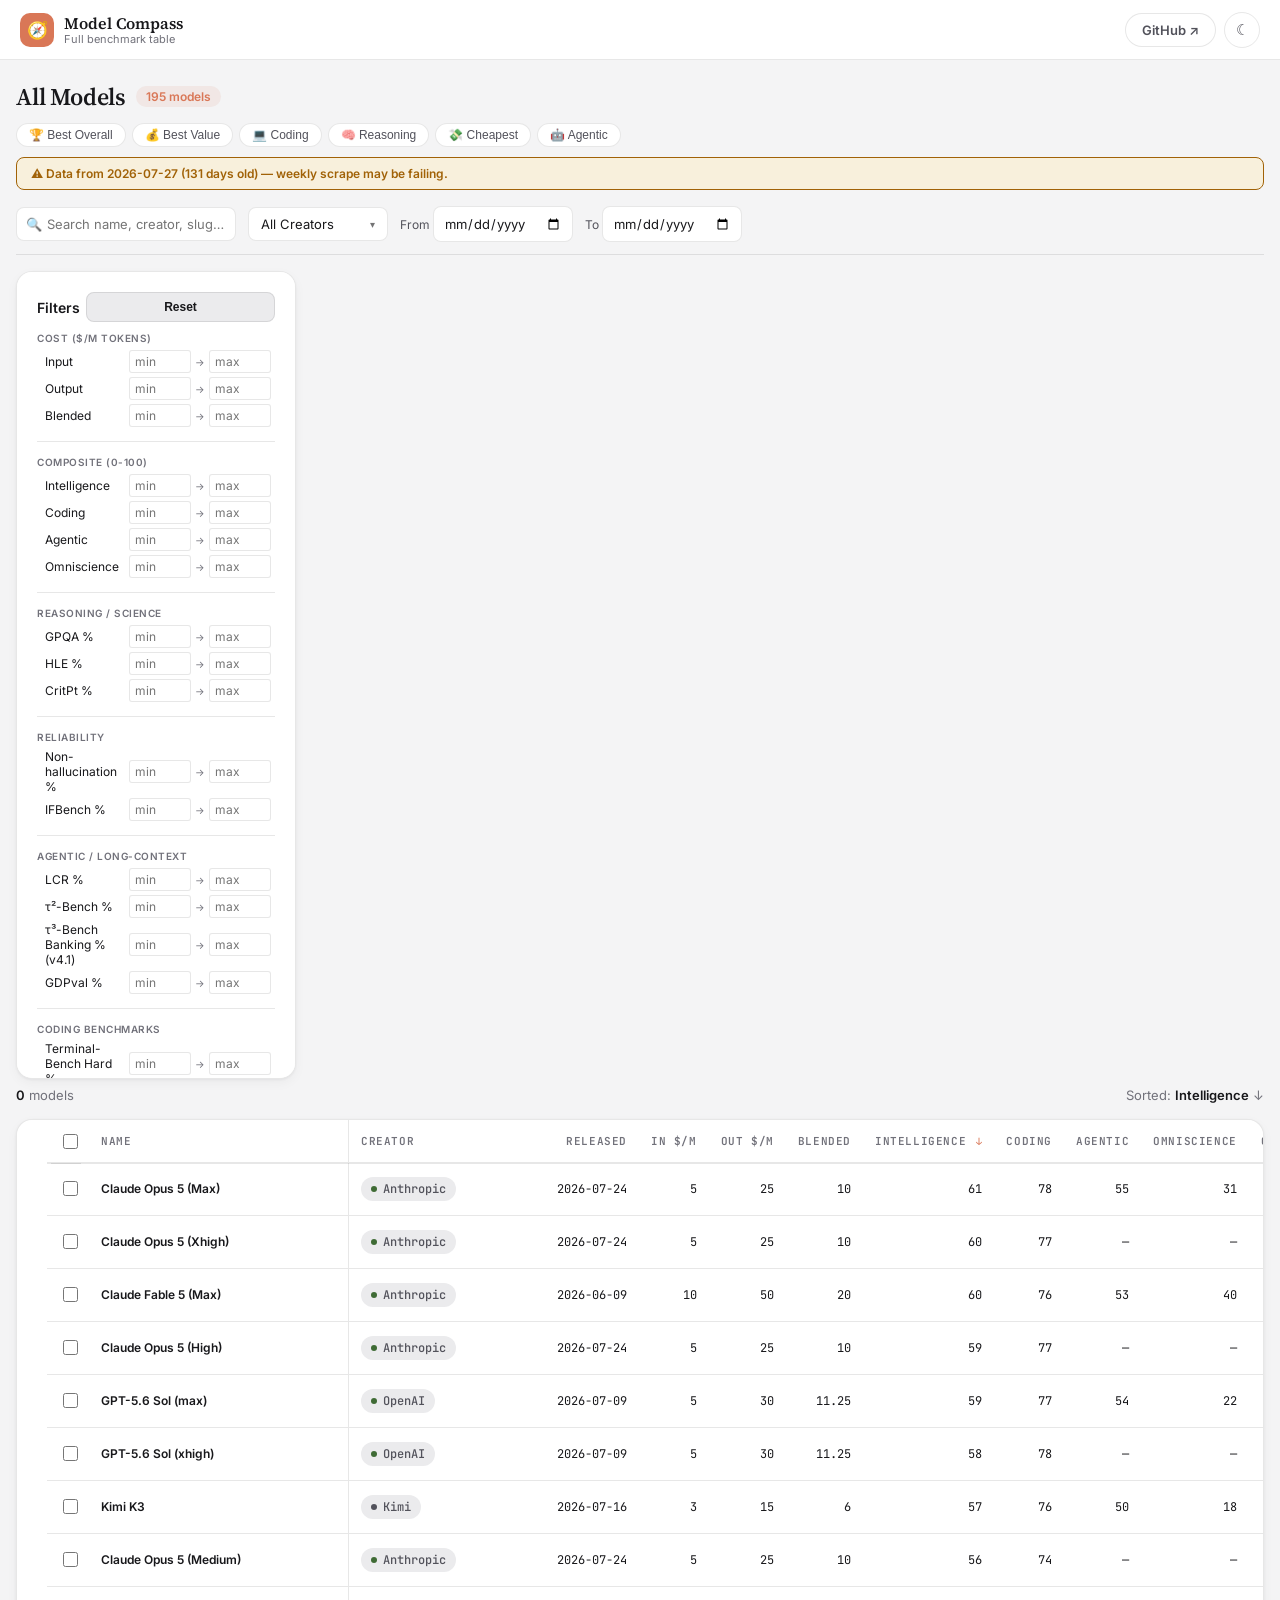
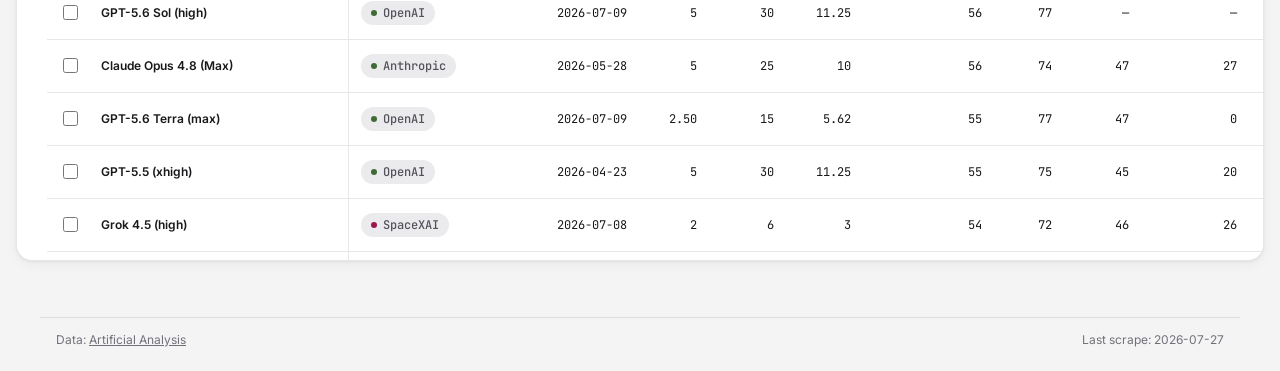
==== commit d486d356: "Move compare-bar to table caption and right-align nav actions" ====
--- a/index.html
+++ b/index.html
@@ -106,7 +106,7 @@
 th.sorted .sort-arrow{opacity:1;color:var(--accent)}
 td.empty-data{opacity:0.25}
 .compare-cb{width:15px;height:15px;cursor:pointer;accent-color:var(--accent)}
-#compare-bar{display:none;align-items:center;gap:8px;margin:10px 0;padding:8px 12px;background:var(--accent-bg);border:1px solid var(--border-focus);border-radius:var(--r-sm);font-size:12px}
+#compare-bar{display:none;align-items:center;gap:8px;padding:4px 10px;background:var(--accent-bg);border:1px solid var(--border-focus);border-radius:var(--r-sm);font-size:12px;margin-left:auto}
 #compare-bar.visible{display:flex}
 #compare-bar button{padding:4px 12px;font-size:11px;font-weight:600;border-radius:4px;border:1px solid var(--border);cursor:pointer;transition:all .15s}
 #cmp-go{background:var(--accent);color:var(--accent-fg);border-color:var(--accent)}
@@ -114,6 +114,7 @@
 #cmp-clear{background:var(--surface);color:var(--text-secondary)}
 #cmp-clear:hover{background:var(--surface-2)}
 #cmp-count{color:var(--accent);font-weight:600}
+.table-caption{display:flex;align-items:center;gap:12px;flex-wrap:wrap;margin-bottom:8px;min-height:32px}
 
 /* Tooltip container */
 #tip{position:fixed;background:var(--surface) !important;color:var(--text) !important;border:1px solid var(--border-strong) !important;font-size:11px;font-weight:400;
@@ -221,15 +222,19 @@
       <div class="filter-row" data-stat="ttft_s"><label>TTFT s</label><input type="number" class="num-filter" data-stat="ttft_s" data-bound="min" placeholder="min" step="any"><span class="arrow">→</span><input type="number" class="num-filter" data-stat="ttft_s" data-bound="max" placeholder="max" step="any"></div>
       <div class="filter-row" data-stat="ttfa_s"><label>TTFA s</label><input type="number" class="num-filter" data-stat="ttfa_s" data-bound="min" placeholder="min" step="any"><span class="arrow">→</span><input type="number" class="num-filter" data-stat="ttfa_s" data-bound="max" placeholder="max" step="any"></div>
     </div>
-    <div id="compare-bar">
-      <span id="cmp-count">0</span> selected
-      <button id="cmp-go">Compare</button>
-      <button id="cmp-copy-md" title="Copy selected models table as Markdown">📋 Copy MD</button>
-      <button id="cmp-clear">Show All</button>
     </div>
   </aside>
   <main>
-<div class="table-caption"><span class="count" id="table-count"><strong id="table-count-n">0</strong> models</span><span class="sort-state" id="table-sort-state">Sorted: <b>—</b></span></div>
+<div class="table-caption">
+  <span class="count" id="table-count"><strong id="table-count-n">0</strong> models</span>
+  <span class="sort-state" id="table-sort-state">Sorted: <b>—</b></span>
+  <div id="compare-bar">
+    <span id="cmp-count">0</span> selected
+    <button id="cmp-go">Compare</button>
+    <button id="cmp-copy-md" title="Copy selected models table as Markdown">📋 Copy MD</button>
+    <button id="cmp-clear">Show All</button>
+  </div>
+</div>
 <div class="card table-card"><div class="scroll">
 <table id="t"><thead><tr>
   <th class="l rnk" data-i="0" data-t="n" data-tip="Rank sorted by current sort column">#</th>
--- a/assets/style.css
+++ b/assets/style.css
@@ -129,7 +129,7 @@
   background: var(--surface); color: var(--text); font-weight: 600;
   box-shadow: var(--shadow-sm);
 }
-#site-nav .nav-actions { display: flex; align-items: center; gap: 8px; }
+#site-nav .nav-actions { display: flex; align-items: center; gap: 8px; margin-left: auto; }
 
 /* ---- Theme toggle ---- */
 .theme-toggle {
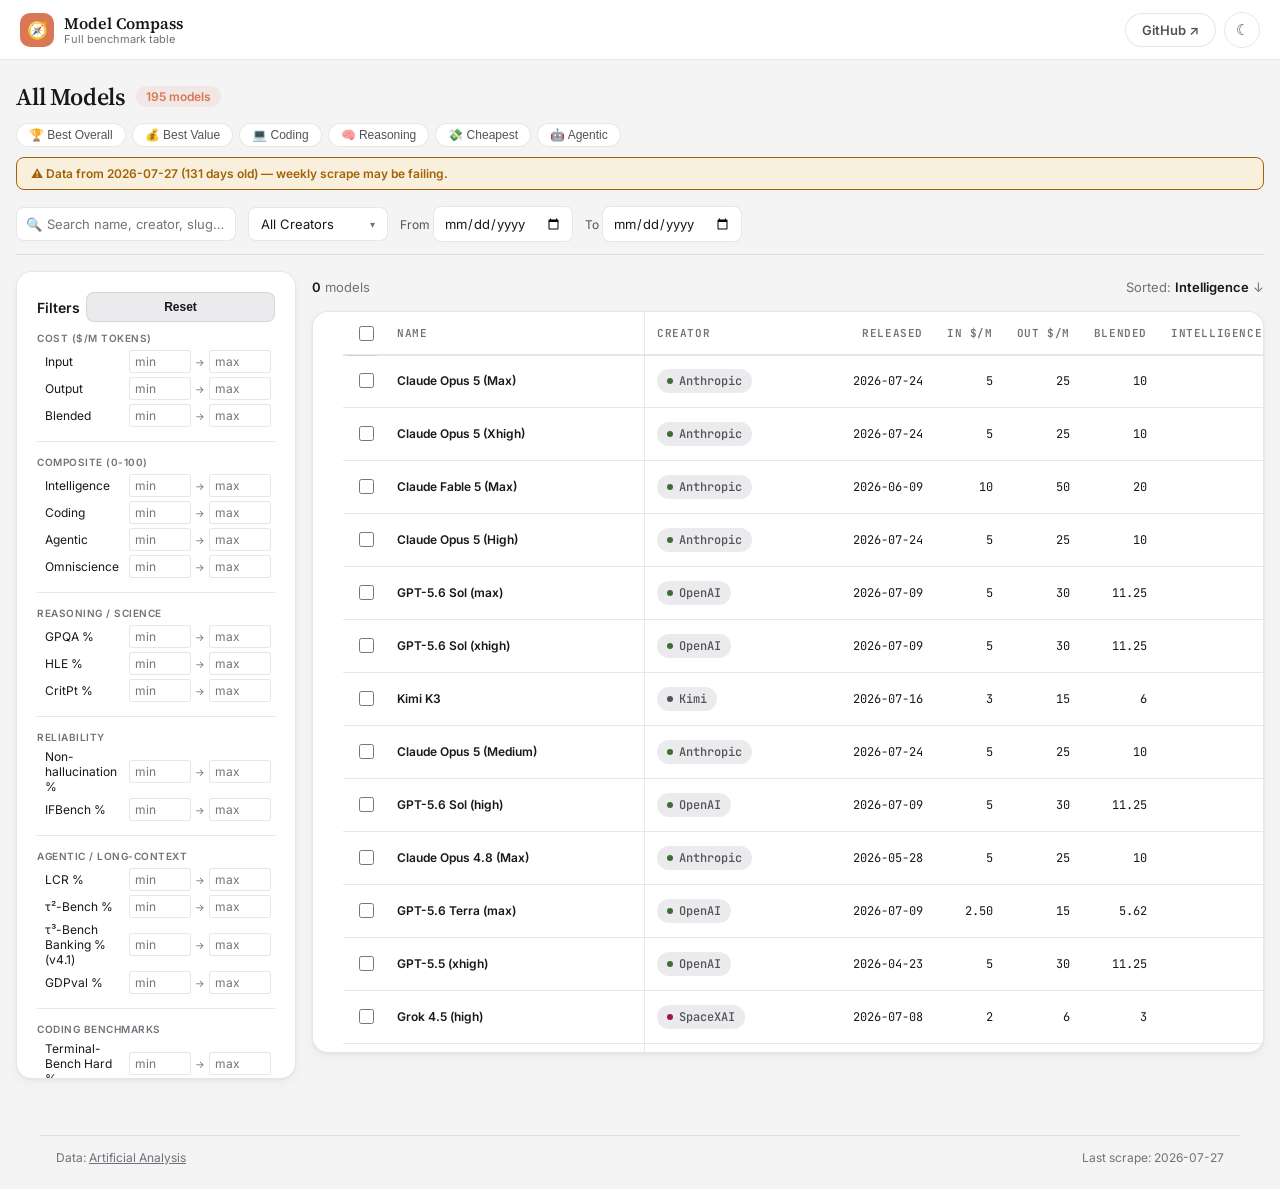
==== commit 5cae28c4: "Fix HTML tag hierarchy to restore side-by-side flex layout for table" ====
--- a/index.html
+++ b/index.html
@@ -222,7 +222,6 @@
       <div class="filter-row" data-stat="ttft_s"><label>TTFT s</label><input type="number" class="num-filter" data-stat="ttft_s" data-bound="min" placeholder="min" step="any"><span class="arrow">→</span><input type="number" class="num-filter" data-stat="ttft_s" data-bound="max" placeholder="max" step="any"></div>
       <div class="filter-row" data-stat="ttfa_s"><label>TTFA s</label><input type="number" class="num-filter" data-stat="ttfa_s" data-bound="min" placeholder="min" step="any"><span class="arrow">→</span><input type="number" class="num-filter" data-stat="ttfa_s" data-bound="max" placeholder="max" step="any"></div>
     </div>
-    </div>
   </aside>
   <main>
 <div class="table-caption">
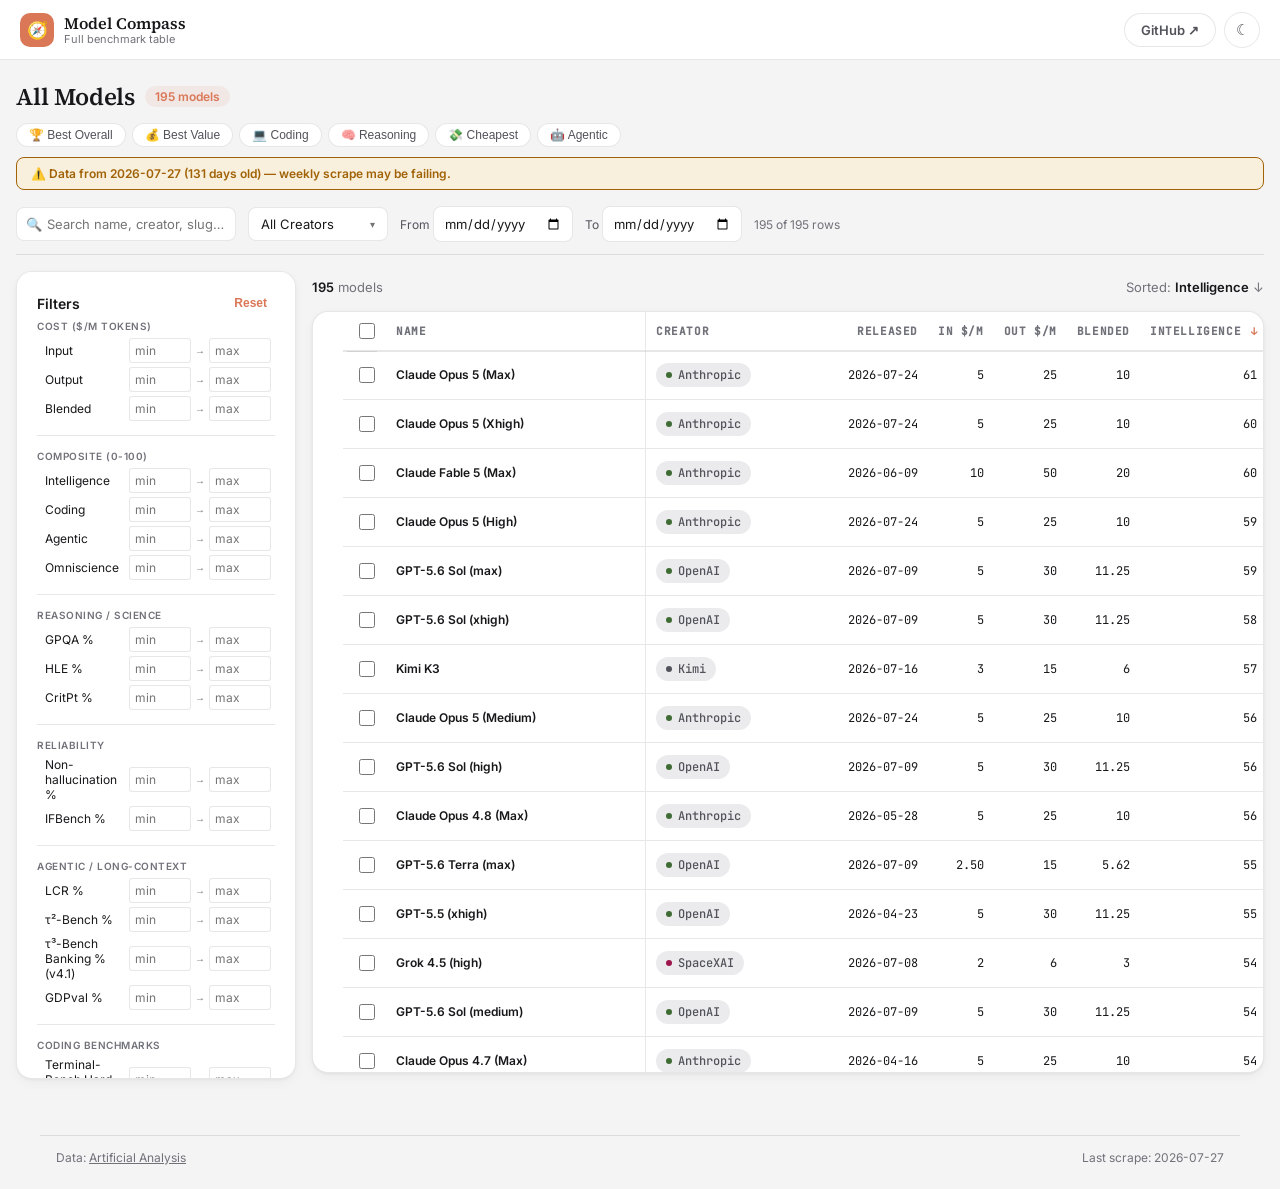
==== commit 976b54e6: "Implement responsive design modernization and local fonts" ====
--- a/index.html
+++ b/index.html
@@ -1,5 +1,6 @@
 <!DOCTYPE html>
-<html><head><meta charset="utf-8"><title>All Models — Model Compass</title>
+<html><head><meta charset="utf-8"><meta name="viewport" content="width=device-width, initial-scale=1">
+<title>All Models — Model Compass</title>
 <script>
   (function () {
     try {
@@ -8,9 +9,7 @@
     } catch (e) {}
   })();
 </script>
-<link rel="preconnect" href="https://fonts.googleapis.com">
-<link rel="preconnect" href="https://fonts.gstatic.com" crossorigin>
-<link href="https://fonts.googleapis.com/css2?family=Source+Serif+4:ital,wght@0,400;0,600;0,700;1,400&family=Inter:wght@400;500;600;700&family=JetBrains+Mono:wght@400;500&display=swap" rel="stylesheet">
+<link rel="stylesheet" href="assets/fonts.css">
 <link rel="stylesheet" href="assets/style.css">
 <style>
 body{font-family:var(--sans);color:var(--text);font-size:14px}
@@ -68,23 +67,28 @@
 
 .layout{display:flex;gap:16px;align-items:flex-start}
 aside.filters{flex:0 0 280px;position:sticky;top:calc(var(--nav-h) + 16px);border-radius:var(--r-lg);padding:20px;max-height:calc(100vh - var(--nav-h) - 32px);overflow-y:auto}
-aside.filters h2{font-size:14px;margin:0 0 10px;font-weight:600;display:flex;align-items:center;gap:6px}
-aside.filters h2 .btn-text{margin-left:auto;font-size:12px;font-weight:600;color:var(--accent);background:none;border:0;cursor:pointer;padding:0}
+.filters-header{display:flex;align-items:center;justify-content:space-between;gap:8px;width:100%}
+.filters-header h2{font-size:14px;margin:0;font-weight:600;display:flex;align-items:center;gap:6px}
+.filters-header-actions{display:flex;align-items:center;gap:8px;margin-left:auto}
+.filters-header-actions .btn-text{font-size:12px;font-weight:600;color:var(--accent);background:none;border:0;cursor:pointer;padding:0}
+.filters-toggle-btn{display:none;align-items:center;gap:6px;padding:6px 12px;font-size:12px;font-weight:600;border-radius:var(--r-pill);border:1px solid var(--border);background:var(--surface-2);color:var(--text);cursor:pointer;transition:all .15s}
+.filters-toggle-btn:hover{border-color:var(--accent);color:var(--accent)}
+.filters-toggle-btn .toggle-arrow{font-size:10px;transition:transform .15s}
+aside.filters.open .filters-toggle-btn .toggle-arrow{transform:rotate(180deg)}
 .filter-count{background:var(--accent);color:var(--accent-fg);font-size:10px;font-weight:700;padding:1px 6px;border-radius:var(--r-pill);display:none}
 .filter-count.visible{display:inline}
 .filter-group{margin-bottom:14px;padding-bottom:10px;border-bottom:1px solid var(--border)}
 .filter-group:last-of-type{border-bottom:0;margin-bottom:10px}
-.filter-group h3{font-size:10px;text-transform:uppercase;color:var(--text-muted);margin:0 0 6px;letter-spacing:0.5px;font-weight:600}
+.filter-group h3{font-size:10px;text-transform:uppercase;color:var(--text-muted);margin:6px 0 6px;letter-spacing:0.5px;font-weight:600}
 .filter-row{display:flex;align-items:center;gap:4px;margin-bottom:4px;padding-left:8px}
 .filter-row label{flex:0 0 80px;font-size:12px;color:var(--text)}
 .filter-row.has-filter{border-left:2px solid var(--accent)}
-.filter-row input{width:62px;padding:3px 5px;font-size:12px;border-radius:3px;font-variant-numeric:tabular-nums}
+.filter-row input{width:62px;padding:4px 5px;font-size:12px;border-radius:3px;font-variant-numeric:tabular-nums}
 .filter-row .arrow{color:var(--text-muted);font-size:10px}
-#reset{width:100%;padding:7px;font-size:12px;background:var(--surface-2);border:1px solid var(--border);border-radius:var(--r-sm);cursor:pointer;color:var(--text)}
-#reset:hover{background:var(--accent-bg)}
+#reset{padding:4px 8px;font-size:12px;background:none;border:0;cursor:pointer;color:var(--accent)}
 main{flex:1;min-width:0}
 table{border-collapse:separate;border-spacing:0;width:100%;background:var(--surface);font-size:12px}
-th,td{padding:14px 12px;text-align:right;white-space:nowrap;border-bottom:1px solid var(--border)}
+th,td{padding:12px 10px;text-align:right;white-space:nowrap;border-bottom:1px solid var(--border)}
 th{font-weight:600;font-size:11px;text-transform:uppercase;letter-spacing:0.6px;color:var(--text-muted);cursor:pointer;user-select:none}
 th.l,td.l{text-align:left}
 tr:hover td{background:var(--row-hover)}
@@ -105,7 +109,7 @@
 .sort-arrow{font-size:10px;margin-left:3px;opacity:0.4}
 th.sorted .sort-arrow{opacity:1;color:var(--accent)}
 td.empty-data{opacity:0.25}
-.compare-cb{width:15px;height:15px;cursor:pointer;accent-color:var(--accent)}
+.compare-cb{width:16px;height:16px;cursor:pointer;accent-color:var(--accent)}
 #compare-bar{display:none;align-items:center;gap:8px;padding:4px 10px;background:var(--accent-bg);border:1px solid var(--border-focus);border-radius:var(--r-sm);font-size:12px;margin-left:auto}
 #compare-bar.visible{display:flex}
 #compare-bar button{padding:4px 12px;font-size:11px;font-weight:600;border-radius:4px;border:1px solid var(--border);cursor:pointer;transition:all .15s}
@@ -124,11 +128,49 @@
 
 @media (max-width:800px){
   .layout{flex-direction:column}
-  aside.filters{position:static;flex:1 1 auto;width:100%;max-height:none}
-}
+  aside.filters{position:static;flex:1 1 auto;width:100%;max-height:none;padding:12px 14px}
+  .filters-toggle-btn{display:inline-flex}
+  aside.filters .filters-body{display:none;margin-top:10px}
+  aside.filters.open .filters-body{display:block}
+}
+
+@media (max-width:768px){
+  .filter-row input, .top-filters input, .top-filters select{font-size:16px}
+}
+
+@media (max-width:640px){
+  .top-filters{gap:8px}
+  .search-wrap{flex:1 1 100%}
+  .creator-dropdown-wrap{flex:1 1 auto}
+  .top-filters label{display:flex;align-items:center;gap:4px;font-size:11px}
+  .top-filters input[type=date]{width:125px}
+  
+  th.cb-col,td.cb-col{width:24px;padding:6px 2px}
+  th.rnk,td.rnk{left:24px;width:28px;padding:6px 2px;font-size:10px}
+  th.name-col,td.name-col{left:52px;max-width:120px;font-size:11px}
+  
+  #compare-bar.visible{
+    position:fixed;
+    bottom:16px;
+    left:50%;
+    transform:translateX(-50%);
+    z-index:500;
+    box-shadow:var(--shadow-md);
+    background:var(--surface);
+    border:1px solid var(--accent);
+    padding:8px 14px;
+    border-radius:var(--r-pill);
+    max-width:calc(100vw - 32px);
+    width:auto;
+  }
+}
+
 @media (max-width:480px){
   .page{padding:12px 10px 20px}
   .top-filters input[type=text]{width:100%}
+  .presets{overflow-x:auto;flex-wrap:nowrap;padding-bottom:4px;-webkit-overflow-scrolling:touch}
+  .preset-btn{flex:none}
+  th.name-col,td.name-col{max-width:95px}
 }
 </style></head>
 <body>
@@ -154,73 +196,84 @@
   <div id="staleness-banner" class="staleness-banner" hidden style="margin-bottom:12px;margin-top:10px">⚠️ <span id="staleness-text"></span></div>
 
   <div class="top-filters">
-    <div class="search-wrap"><span class="icon">🔍</span><input id="q" type="text" placeholder="Search name, creator, slug…"></div>
+    <div class="search-wrap"><span class="icon">🔍</span><input id="q" name="q" type="text" placeholder="Search name, creator, slug…" aria-label="Search models"></div>
     <div class="creator-dropdown-wrap">
       <button type="button" id="creator-btn" class="creator-btn">
         <span id="creator-btn-label">All Creators</span>
         <span class="arrow">▾</span>
       </button>
       <div id="creator-menu" class="creator-menu" hidden>
-        <label class="creator-opt"><input type="checkbox" value="all" id="creator-all" checked> <b>All Creators</b></label>
+        <label class="creator-opt" for="creator-all"><input type="checkbox" value="all" id="creator-all" name="creator-all" checked> <b>All Creators</b></label>
         <div class="creator-divider"></div>
-        <label class="creator-opt"><input type="checkbox" value="Alibaba" class="creator-cb"> Alibaba</label>
-        <label class="creator-opt"><input type="checkbox" value="Anthropic" class="creator-cb"> Anthropic</label>
-        <label class="creator-opt"><input type="checkbox" value="DeepSeek" class="creator-cb"> DeepSeek</label>
-        <label class="creator-opt"><input type="checkbox" value="Google" class="creator-cb"> Google</label>
-        <label class="creator-opt"><input type="checkbox" value="Kimi" class="creator-cb"> Kimi</label>
-        <label class="creator-opt"><input type="checkbox" value="MiniMax" class="creator-cb"> MiniMax</label>
-        <label class="creator-opt"><input type="checkbox" value="OpenAI" class="creator-cb"> OpenAI</label>
-        <label class="creator-opt"><input type="checkbox" value="Xiaomi" class="creator-cb"> Xiaomi</label>
-        <label class="creator-opt"><input type="checkbox" value="Z AI" class="creator-cb"> Z AI</label>
-        <label class="creator-opt"><input type="checkbox" value="xAI" class="creator-cb"> xAI</label>
+        <label class="creator-opt" for="creator-Alibaba"><input type="checkbox" value="Alibaba" class="creator-cb" id="creator-Alibaba" name="creator-Alibaba"> Alibaba</label>
+        <label class="creator-opt" for="creator-Anthropic"><input type="checkbox" value="Anthropic" class="creator-cb" id="creator-Anthropic" name="creator-Anthropic"> Anthropic</label>
+        <label class="creator-opt" for="creator-DeepSeek"><input type="checkbox" value="DeepSeek" class="creator-cb" id="creator-DeepSeek" name="creator-DeepSeek"> DeepSeek</label>
+        <label class="creator-opt" for="creator-Google"><input type="checkbox" value="Google" class="creator-cb" id="creator-Google" name="creator-Google"> Google</label>
+        <label class="creator-opt" for="creator-Kimi"><input type="checkbox" value="Kimi" class="creator-cb" id="creator-Kimi" name="creator-Kimi"> Kimi</label>
+        <label class="creator-opt" for="creator-MiniMax"><input type="checkbox" value="MiniMax" class="creator-cb" id="creator-MiniMax" name="creator-MiniMax"> MiniMax</label>
+        <label class="creator-opt" for="creator-OpenAI"><input type="checkbox" value="OpenAI" class="creator-cb" id="creator-OpenAI" name="creator-OpenAI"> OpenAI</label>
+        <label class="creator-opt" for="creator-Xiaomi"><input type="checkbox" value="Xiaomi" class="creator-cb" id="creator-Xiaomi" name="creator-Xiaomi"> Xiaomi</label>
+        <label class="creator-opt" for="creator-Z_AI"><input type="checkbox" value="Z AI" class="creator-cb" id="creator-Z_AI" name="creator-Z_AI"> Z AI</label>
+        <label class="creator-opt" for="creator-xAI"><input type="checkbox" value="xAI" class="creator-cb" id="creator-xAI" name="creator-xAI"> xAI</label>
       </div>
     </div>
-    <label>From <input id="from" type="date"></label>
-    <label>To <input id="to" type="date"></label>
+    <label for="from">From <input id="from" name="from" type="date"></label>
+    <label for="to">To <input id="to" name="to" type="date"></label>
     <span id="count" style="color:var(--text-muted)"></span>
   </div>
 </header>
 <div class="layout">
-  <aside class="filters card">
-    <h2>Filters <span class="filter-count" id="filter-count-badge">0</span><button class="btn-text" id="reset">Reset</button></h2>
+  <aside class="filters card" id="filters-sidebar">
+    <div class="filters-header">
+      <h2>Filters <span class="filter-count" id="filter-count-badge">0</span></h2>
+      <div class="filters-header-actions">
+        <button class="btn-text" id="reset">Reset</button>
+        <button class="filters-toggle-btn" id="filters-toggle" type="button" aria-expanded="false" aria-label="Toggle filter panel">
+          <span class="toggle-label">Filter Settings</span>
+          <span class="toggle-arrow">▾</span>
+        </button>
+      </div>
+    </div>
+    <div class="filters-body" id="filters-body">
     <div class="filter-group"><h3>Cost ($/M tokens)</h3>
-      <div class="filter-row" data-stat="in_$/M"><label>Input</label><input type="number" class="num-filter" data-stat="in_$/M" data-bound="min" placeholder="min" step="any"><span class="arrow">→</span><input type="number" class="num-filter" data-stat="in_$/M" data-bound="max" placeholder="max" step="any"></div>
-      <div class="filter-row" data-stat="out_$/M"><label>Output</label><input type="number" class="num-filter" data-stat="out_$/M" data-bound="min" placeholder="min" step="any"><span class="arrow">→</span><input type="number" class="num-filter" data-stat="out_$/M" data-bound="max" placeholder="max" step="any"></div>
-      <div class="filter-row" data-stat="blend_3to1_$/M"><label>Blended</label><input type="number" class="num-filter" data-stat="blend_3to1_$/M" data-bound="min" placeholder="min" step="any"><span class="arrow">→</span><input type="number" class="num-filter" data-stat="blend_3to1_$/M" data-bound="max" placeholder="max" step="any"></div>
+      <div class="filter-row" data-stat="in_$/M"><label for="filter-in_M-min">Input</label><input type="number" class="num-filter" id="filter-in_M-min" name="filter-in_M-min" data-stat="in_$/M" data-bound="min" placeholder="min" step="any" aria-label="Input cost min"><span class="arrow">→</span><input type="number" class="num-filter" id="filter-in_M-max" name="filter-in_M-max" data-stat="in_$/M" data-bound="max" placeholder="max" step="any" aria-label="Input cost max"></div>
+      <div class="filter-row" data-stat="out_$/M"><label for="filter-out_M-min">Output</label><input type="number" class="num-filter" id="filter-out_M-min" name="filter-out_M-min" data-stat="out_$/M" data-bound="min" placeholder="min" step="any" aria-label="Output cost min"><span class="arrow">→</span><input type="number" class="num-filter" id="filter-out_M-max" name="filter-out_M-max" data-stat="out_$/M" data-bound="max" placeholder="max" step="any" aria-label="Output cost max"></div>
+      <div class="filter-row" data-stat="blend_3to1_$/M"><label for="filter-blend_3to1_M-min">Blended</label><input type="number" class="num-filter" id="filter-blend_3to1_M-min" name="filter-blend_3to1_M-min" data-stat="blend_3to1_$/M" data-bound="min" placeholder="min" step="any" aria-label="Blended cost min"><span class="arrow">→</span><input type="number" class="num-filter" id="filter-blend_3to1_M-max" name="filter-blend_3to1_M-max" data-stat="blend_3to1_$/M" data-bound="max" placeholder="max" step="any" aria-label="Blended cost max"></div>
     </div>
     <div class="filter-group"><h3>Composite (0-100)</h3>
-      <div class="filter-row" data-stat="intelligence"><label>Intelligence</label><input type="number" class="num-filter" data-stat="intelligence" data-bound="min" placeholder="min" step="any"><span class="arrow">→</span><input type="number" class="num-filter" data-stat="intelligence" data-bound="max" placeholder="max" step="any"></div>
-      <div class="filter-row" data-stat="coding"><label>Coding</label><input type="number" class="num-filter" data-stat="coding" data-bound="min" placeholder="min" step="any"><span class="arrow">→</span><input type="number" class="num-filter" data-stat="coding" data-bound="max" placeholder="max" step="any"></div>
-      <div class="filter-row" data-stat="agentic"><label>Agentic</label><input type="number" class="num-filter" data-stat="agentic" data-bound="min" placeholder="min" step="any"><span class="arrow">→</span><input type="number" class="num-filter" data-stat="agentic" data-bound="max" placeholder="max" step="any"></div>
-      <div class="filter-row" data-stat="omniscience"><label>Omniscience</label><input type="number" class="num-filter" data-stat="omniscience" data-bound="min" placeholder="min" step="any"><span class="arrow">→</span><input type="number" class="num-filter" data-stat="omniscience" data-bound="max" placeholder="max" step="any"></div>
+      <div class="filter-row" data-stat="intelligence"><label for="filter-intelligence-min">Intelligence</label><input type="number" class="num-filter" id="filter-intelligence-min" name="filter-intelligence-min" data-stat="intelligence" data-bound="min" placeholder="min" step="any" aria-label="Intelligence min"><span class="arrow">→</span><input type="number" class="num-filter" id="filter-intelligence-max" name="filter-intelligence-max" data-stat="intelligence" data-bound="max" placeholder="max" step="any" aria-label="Intelligence max"></div>
+      <div class="filter-row" data-stat="coding"><label for="filter-coding-min">Coding</label><input type="number" class="num-filter" id="filter-coding-min" name="filter-coding-min" data-stat="coding" data-bound="min" placeholder="min" step="any" aria-label="Coding min"><span class="arrow">→</span><input type="number" class="num-filter" id="filter-coding-max" name="filter-coding-max" data-stat="coding" data-bound="max" placeholder="max" step="any" aria-label="Coding max"></div>
+      <div class="filter-row" data-stat="agentic"><label for="filter-agentic-min">Agentic</label><input type="number" class="num-filter" id="filter-agentic-min" name="filter-agentic-min" data-stat="agentic" data-bound="min" placeholder="min" step="any" aria-label="Agentic min"><span class="arrow">→</span><input type="number" class="num-filter" id="filter-agentic-max" name="filter-agentic-max" data-stat="agentic" data-bound="max" placeholder="max" step="any" aria-label="Agentic max"></div>
+      <div class="filter-row" data-stat="omniscience"><label for="filter-omniscience-min">Omniscience</label><input type="number" class="num-filter" id="filter-omniscience-min" name="filter-omniscience-min" data-stat="omniscience" data-bound="min" placeholder="min" step="any" aria-label="Omniscience min"><span class="arrow">→</span><input type="number" class="num-filter" id="filter-omniscience-max" name="filter-omniscience-max" data-stat="omniscience" data-bound="max" placeholder="max" step="any" aria-label="Omniscience max"></div>
     </div>
     <div class="filter-group"><h3>Reasoning / Science</h3>
-      <div class="filter-row" data-stat="gpqa_%"><label>GPQA %</label><input type="number" class="num-filter" data-stat="gpqa_%" data-bound="min" placeholder="min" step="any"><span class="arrow">→</span><input type="number" class="num-filter" data-stat="gpqa_%" data-bound="max" placeholder="max" step="any"></div>
-      <div class="filter-row" data-stat="hle_%"><label>HLE %</label><input type="number" class="num-filter" data-stat="hle_%" data-bound="min" placeholder="min" step="any"><span class="arrow">→</span><input type="number" class="num-filter" data-stat="hle_%" data-bound="max" placeholder="max" step="any"></div>
-      <div class="filter-row" data-stat="critpt_%"><label>CritPt %</label><input type="number" class="num-filter" data-stat="critpt_%" data-bound="min" placeholder="min" step="any"><span class="arrow">→</span><input type="number" class="num-filter" data-stat="critpt_%" data-bound="max" placeholder="max" step="any"></div>
+      <div class="filter-row" data-stat="gpqa_%"><label for="filter-gpqa-min">GPQA %</label><input type="number" class="num-filter" id="filter-gpqa-min" name="filter-gpqa-min" data-stat="gpqa_%" data-bound="min" placeholder="min" step="any" aria-label="GPQA % min"><span class="arrow">→</span><input type="number" class="num-filter" id="filter-gpqa-max" name="filter-gpqa-max" data-stat="gpqa_%" data-bound="max" placeholder="max" step="any" aria-label="GPQA % max"></div>
+      <div class="filter-row" data-stat="hle_%"><label for="filter-hle-min">HLE %</label><input type="number" class="num-filter" id="filter-hle-min" name="filter-hle-min" data-stat="hle_%" data-bound="min" placeholder="min" step="any" aria-label="HLE % min"><span class="arrow">→</span><input type="number" class="num-filter" id="filter-hle-max" name="filter-hle-max" data-stat="hle_%" data-bound="max" placeholder="max" step="any" aria-label="HLE % max"></div>
+      <div class="filter-row" data-stat="critpt_%"><label for="filter-critpt-min">CritPt %</label><input type="number" class="num-filter" id="filter-critpt-min" name="filter-critpt-min" data-stat="critpt_%" data-bound="min" placeholder="min" step="any" aria-label="CritPt % min"><span class="arrow">→</span><input type="number" class="num-filter" id="filter-critpt-max" name="filter-critpt-max" data-stat="critpt_%" data-bound="max" placeholder="max" step="any" aria-label="CritPt % max"></div>
     </div>
     <div class="filter-group"><h3>Reliability</h3>
-      <div class="filter-row" data-stat="non_halluc_%"><label>Non-hallucination %</label><input type="number" class="num-filter" data-stat="non_halluc_%" data-bound="min" placeholder="min" step="any"><span class="arrow">→</span><input type="number" class="num-filter" data-stat="non_halluc_%" data-bound="max" placeholder="max" step="any"></div>
-      <div class="filter-row" data-stat="ifbench_%"><label>IFBench %</label><input type="number" class="num-filter" data-stat="ifbench_%" data-bound="min" placeholder="min" step="any"><span class="arrow">→</span><input type="number" class="num-filter" data-stat="ifbench_%" data-bound="max" placeholder="max" step="any"></div>
+      <div class="filter-row" data-stat="non_halluc_%"><label for="filter-non_halluc-min">Non-hallucination %</label><input type="number" class="num-filter" id="filter-non_halluc-min" name="filter-non_halluc-min" data-stat="non_halluc_%" data-bound="min" placeholder="min" step="any" aria-label="Non-hallucination % min"><span class="arrow">→</span><input type="number" class="num-filter" id="filter-non_halluc-max" name="filter-non_halluc-max" data-stat="non_halluc_%" data-bound="max" placeholder="max" step="any" aria-label="Non-hallucination % max"></div>
+      <div class="filter-row" data-stat="ifbench_%"><label for="filter-ifbench-min">IFBench %</label><input type="number" class="num-filter" id="filter-ifbench-min" name="filter-ifbench-min" data-stat="ifbench_%" data-bound="min" placeholder="min" step="any" aria-label="IFBench % min"><span class="arrow">→</span><input type="number" class="num-filter" id="filter-ifbench-max" name="filter-ifbench-max" data-stat="ifbench_%" data-bound="max" placeholder="max" step="any" aria-label="IFBench % max"></div>
     </div>
     <div class="filter-group"><h3>Agentic / Long-context</h3>
-      <div class="filter-row" data-stat="lcr_%"><label>LCR %</label><input type="number" class="num-filter" data-stat="lcr_%" data-bound="min" placeholder="min" step="any"><span class="arrow">→</span><input type="number" class="num-filter" data-stat="lcr_%" data-bound="max" placeholder="max" step="any"></div>
-      <div class="filter-row" data-stat="tau2_%"><label>τ²-Bench %</label><input type="number" class="num-filter" data-stat="tau2_%" data-bound="min" placeholder="min" step="any"><span class="arrow">→</span><input type="number" class="num-filter" data-stat="tau2_%" data-bound="max" placeholder="max" step="any"></div>
-      <div class="filter-row" data-stat="tau_banking_%"><label>τ³-Bench Banking % (v4.1)</label><input type="number" class="num-filter" data-stat="tau_banking_%" data-bound="min" placeholder="min" step="any"><span class="arrow">→</span><input type="number" class="num-filter" data-stat="tau_banking_%" data-bound="max" placeholder="max" step="any"></div>
-      <div class="filter-row" data-stat="gdpval_%"><label>GDPval %</label><input type="number" class="num-filter" data-stat="gdpval_%" data-bound="min" placeholder="min" step="any"><span class="arrow">→</span><input type="number" class="num-filter" data-stat="gdpval_%" data-bound="max" placeholder="max" step="any"></div>
+      <div class="filter-row" data-stat="lcr_%"><label for="filter-lcr-min">LCR %</label><input type="number" class="num-filter" id="filter-lcr-min" name="filter-lcr-min" data-stat="lcr_%" data-bound="min" placeholder="min" step="any" aria-label="LCR % min"><span class="arrow">→</span><input type="number" class="num-filter" id="filter-lcr-max" name="filter-lcr-max" data-stat="lcr_%" data-bound="max" placeholder="max" step="any" aria-label="LCR % max"></div>
+      <div class="filter-row" data-stat="tau2_%"><label for="filter-tau2-min">τ²-Bench %</label><input type="number" class="num-filter" id="filter-tau2-min" name="filter-tau2-min" data-stat="tau2_%" data-bound="min" placeholder="min" step="any" aria-label="τ²-Bench % min"><span class="arrow">→</span><input type="number" class="num-filter" id="filter-tau2-max" name="filter-tau2-max" data-stat="tau2_%" data-bound="max" placeholder="max" step="any" aria-label="τ²-Bench % max"></div>
+      <div class="filter-row" data-stat="tau_banking_%"><label for="filter-tau_banking-min">τ³-Bench Banking % (v4.1)</label><input type="number" class="num-filter" id="filter-tau_banking-min" name="filter-tau_banking-min" data-stat="tau_banking_%" data-bound="min" placeholder="min" step="any" aria-label="τ³-Bench Banking % min"><span class="arrow">→</span><input type="number" class="num-filter" id="filter-tau_banking-max" name="filter-tau_banking-max" data-stat="tau_banking_%" data-bound="max" placeholder="max" step="any" aria-label="τ³-Bench Banking % max"></div>
+      <div class="filter-row" data-stat="gdpval_%"><label for="filter-gdpval-min">GDPval %</label><input type="number" class="num-filter" id="filter-gdpval-min" name="filter-gdpval-min" data-stat="gdpval_%" data-bound="min" placeholder="min" step="any" aria-label="GDPval % min"><span class="arrow">→</span><input type="number" class="num-filter" id="filter-gdpval-max" name="filter-gdpval-max" data-stat="gdpval_%" data-bound="max" placeholder="max" step="any" aria-label="GDPval % max"></div>
     </div>
     <div class="filter-group"><h3>Coding benchmarks</h3>
-      <div class="filter-row" data-stat="terminalbench_hard_%"><label>Terminal-Bench Hard %</label><input type="number" class="num-filter" data-stat="terminalbench_hard_%" data-bound="min" placeholder="min" step="any"><span class="arrow">→</span><input type="number" class="num-filter" data-stat="terminalbench_hard_%" data-bound="max" placeholder="max" step="any"></div>
-      <div class="filter-row" data-stat="terminalbench_v2_1_%"><label>Terminal-Bench 2.1 % (v4.1)</label><input type="number" class="num-filter" data-stat="terminalbench_v2_1_%" data-bound="min" placeholder="min" step="any"><span class="arrow">→</span><input type="number" class="num-filter" data-stat="terminalbench_v2_1_%" data-bound="max" placeholder="max" step="any"></div>
-      <div class="filter-row" data-stat="scicode_%"><label>SciCode %</label><input type="number" class="num-filter" data-stat="scicode_%" data-bound="min" placeholder="min" step="any"><span class="arrow">→</span><input type="number" class="num-filter" data-stat="scicode_%" data-bound="max" placeholder="max" step="any"></div>
+      <div class="filter-row" data-stat="terminalbench_hard_%"><label for="filter-terminalbench_hard-min">Terminal-Bench Hard %</label><input type="number" class="num-filter" id="filter-terminalbench_hard-min" name="filter-terminalbench_hard-min" data-stat="terminalbench_hard_%" data-bound="min" placeholder="min" step="any" aria-label="Terminal-Bench Hard % min"><span class="arrow">→</span><input type="number" class="num-filter" id="filter-terminalbench_hard-max" name="filter-terminalbench_hard-max" data-stat="terminalbench_hard_%" data-bound="max" placeholder="max" step="any" aria-label="Terminal-Bench Hard % max"></div>
+      <div class="filter-row" data-stat="terminalbench_v2_1_%"><label for="filter-terminalbench_v2_1-min">Terminal-Bench 2.1 % (v4.1)</label><input type="number" class="num-filter" id="filter-terminalbench_v2_1-min" name="filter-terminalbench_v2_1-min" data-stat="terminalbench_v2_1_%" data-bound="min" placeholder="min" step="any" aria-label="Terminal-Bench 2.1 % min"><span class="arrow">→</span><input type="number" class="num-filter" id="filter-terminalbench_v2_1-max" name="filter-terminalbench_v2_1-max" data-stat="terminalbench_v2_1_%" data-bound="max" placeholder="max" step="any" aria-label="Terminal-Bench 2.1 % max"></div>
+      <div class="filter-row" data-stat="scicode_%"><label for="filter-scicode-min">SciCode %</label><input type="number" class="num-filter" id="filter-scicode-min" name="filter-scicode-min" data-stat="scicode_%" data-bound="min" placeholder="min" step="any" aria-label="SciCode % min"><span class="arrow">→</span><input type="number" class="num-filter" id="filter-scicode-max" name="filter-scicode-max" data-stat="scicode_%" data-bound="max" placeholder="max" step="any" aria-label="SciCode % max"></div>
     </div>
     <div class="filter-group"><h3>Vision</h3>
-      <div class="filter-row" data-stat="mmmu_pro_%"><label>MMMU-Pro %</label><input type="number" class="num-filter" data-stat="mmmu_pro_%" data-bound="min" placeholder="min" step="any"><span class="arrow">→</span><input type="number" class="num-filter" data-stat="mmmu_pro_%" data-bound="max" placeholder="max" step="any"></div>
+      <div class="filter-row" data-stat="mmmu_pro_%"><label for="filter-mmmu_pro-min">MMMU-Pro %</label><input type="number" class="num-filter" id="filter-mmmu_pro-min" name="filter-mmmu_pro-min" data-stat="mmmu_pro_%" data-bound="min" placeholder="min" step="any" aria-label="MMMU-Pro % min"><span class="arrow">→</span><input type="number" class="num-filter" id="filter-mmmu_pro-max" name="filter-mmmu_pro-max" data-stat="mmmu_pro_%" data-bound="max" placeholder="max" step="any" aria-label="MMMU-Pro % max"></div>
     </div>
     <div class="filter-group"><h3>Performance</h3>
-      <div class="filter-row" data-stat="speed_tps"><label>Speed t/s</label><input type="number" class="num-filter" data-stat="speed_tps" data-bound="min" placeholder="min" step="any"><span class="arrow">→</span><input type="number" class="num-filter" data-stat="speed_tps" data-bound="max" placeholder="max" step="any"></div>
-      <div class="filter-row" data-stat="ttft_s"><label>TTFT s</label><input type="number" class="num-filter" data-stat="ttft_s" data-bound="min" placeholder="min" step="any"><span class="arrow">→</span><input type="number" class="num-filter" data-stat="ttft_s" data-bound="max" placeholder="max" step="any"></div>
-      <div class="filter-row" data-stat="ttfa_s"><label>TTFA s</label><input type="number" class="num-filter" data-stat="ttfa_s" data-bound="min" placeholder="min" step="any"><span class="arrow">→</span><input type="number" class="num-filter" data-stat="ttfa_s" data-bound="max" placeholder="max" step="any"></div>
+      <div class="filter-row" data-stat="speed_tps"><label for="filter-speed_tps-min">Speed t/s</label><input type="number" class="num-filter" id="filter-speed_tps-min" name="filter-speed_tps-min" data-stat="speed_tps" data-bound="min" placeholder="min" step="any" aria-label="Speed t/s min"><span class="arrow">→</span><input type="number" class="num-filter" id="filter-speed_tps-max" name="filter-speed_tps-max" data-stat="speed_tps" data-bound="max" placeholder="max" step="any" aria-label="Speed t/s max"></div>
+      <div class="filter-row" data-stat="ttft_s"><label for="filter-ttft_s-min">TTFT s</label><input type="number" class="num-filter" id="filter-ttft_s-min" name="filter-ttft_s-min" data-stat="ttft_s" data-bound="min" placeholder="min" step="any" aria-label="TTFT s min"><span class="arrow">→</span><input type="number" class="num-filter" id="filter-ttft_s-max" name="filter-ttft_s-max" data-stat="ttft_s" data-bound="max" placeholder="max" step="any" aria-label="TTFT s max"></div>
+      <div class="filter-row" data-stat="ttfa_s"><label for="filter-ttfa_s-min">TTFA s</label><input type="number" class="num-filter" id="filter-ttfa_s-min" name="filter-ttfa_s-min" data-stat="ttfa_s" data-bound="min" placeholder="min" step="any" aria-label="TTFA s min"><span class="arrow">→</span><input type="number" class="num-filter" id="filter-ttfa_s-max" name="filter-ttfa_s-max" data-stat="ttfa_s" data-bound="max" placeholder="max" step="any" aria-label="TTFA s max"></div>
+    </div>
     </div>
   </aside>
   <main>
@@ -237,7 +290,7 @@
 <div class="card table-card"><div class="scroll">
 <table id="t"><thead><tr>
   <th class="l rnk" data-i="0" data-t="n" data-tip="Rank sorted by current sort column">#</th>
-  <th class="cb-col"><input type="checkbox" id="check-all" class="compare-cb" title="Select all"></th>
+  <th class="cb-col"><input type="checkbox" id="check-all" name="check-all" class="compare-cb" title="Select all" aria-label="Select all models"></th>
   <th class="l name-col" data-i="1" data-t="s" data-tip="Model name">Name</th>
   <th class="l" data-i="2" data-t="s" data-tip="Model creator / organization">Creator</th>
   <th data-i="3" data-t="d" data-tip="Release date">Released</th>
@@ -274,18 +327,40 @@
 </div><!-- /.page -->
 
 <script>
-/* Tooltip handler */
+/* Tooltip & Filter Toggle handlers */
 var tipEl=document.getElementById('tip');
 document.querySelectorAll('th[data-tip]').forEach(function(th){
-  th.addEventListener('mouseenter',function(e){
+  function showTip(e){
     tipEl.textContent=th.dataset.tip;
     tipEl.style.display='block';
     var r=th.getBoundingClientRect();
-    tipEl.style.left=Math.max(8,Math.min(r.left+r.width/2-140,window.innerWidth-296))+'px';
-    tipEl.style.top=(r.top-tipEl.offsetHeight-8)+'px';
-  });
-  th.addEventListener('mouseleave',function(){tipEl.style.display='none'});
+    var tipW=Math.min(280, window.innerWidth - 16);
+    tipEl.style.width=tipW+'px';
+    var left=Math.max(8, Math.min(r.left + r.width/2 - tipW/2, window.innerWidth - tipW - 8));
+    tipEl.style.left=left+'px';
+    var top=r.top - tipEl.offsetHeight - 8;
+    if (top < 8) top = r.bottom + 8;
+    tipEl.style.top=top+'px';
+  }
+  th.addEventListener('mouseenter', showTip);
+  th.addEventListener('mouseleave', function(){tipEl.style.display='none'});
+  th.addEventListener('click', showTip);
 });
+
+document.addEventListener('touchstart', function(e){
+  if (tipEl && !e.target.closest('th[data-tip]')) {
+    tipEl.style.display='none';
+  }
+}, {passive: true});
+
+var filtersSidebar=document.getElementById('filters-sidebar');
+var filtersToggle=document.getElementById('filters-toggle');
+if (filtersToggle && filtersSidebar) {
+  filtersToggle.addEventListener('click', function(){
+    var isOpen = filtersSidebar.classList.toggle('open');
+    filtersToggle.setAttribute('aria-expanded', isOpen ? 'true' : 'false');
+  });
+}
 
 const tbody=document.querySelector('#t tbody');
 const q=document.getElementById('q'),
@@ -732,7 +807,7 @@
   }
   return `<tr${rowClass} data-release="${esc(m.released||'')}" data-slug="${esc(m.slug||'')}">`+
     `<td class="num rnk" data-rank>${rank}</td>`+
-    `<td class="cb-col"><input type="checkbox" class="compare-cb" data-model-row></td>`+
+    `<td class="cb-col"><input type="checkbox" class="compare-cb" data-model-row id="cmp-${esc(m.slug||rank)}" name="compare-model-${esc(m.slug||rank)}" aria-label="Select ${esc(displayName)} for comparison"></td>`+
     `<td class="l name-col" title="${esc(displayName)}" data-val="${esc(displayName.toLowerCase())}"><span class="cell-title">${esc(displayName)}</span></td>`+
     `<td class="l" data-creator="${esc(m.creator||'')}" data-val="${esc((m.creator||'').toLowerCase())}"><span class="dot-badge" style="--dot-color:var(${dotFor(m.creator||'')})">${esc(m.creator||'')}</span></td>`+
     `<td class="num" data-t="d" data-val="${esc(m.released||'')}">${esc(m.released||'')}</td>`+
@@ -826,9 +901,11 @@
   if(q) q.value='';
   if(fromI) fromI.value='';
   if(toI) toI.value='';
-  if(creatorSelect) creatorSelect.value='all';
-  document.querySelectorAll('.num-filter').forEach(function(i){i.value=''});
-  document.querySelectorAll('.preset-btn').forEach(function(b){b.classList.remove('active')});
+  if(creatorAllCb) creatorAllCb.checked=true;
+  if(creatorCbs) creatorCbs.forEach(function(c){c.checked=false;});
+  updateCreatorBtnLabel();
+  document.querySelectorAll('.num-filter').forEach(function(i){i.value='';});
+  document.querySelectorAll('.preset-btn').forEach(function(b){b.classList.remove('active');});
 }
 
 loadModels().then(()=>{
--- a/assets/fonts.css
+++ b/assets/fonts.css
@@ -0,0 +1,576 @@
+/* cyrillic-ext */
+@font-face {
+  font-family: 'Inter';
+  font-style: normal;
+  font-weight: 400;
+  font-display: swap;
+  src: url(fonts/font_0.woff2) format('woff2');
+  unicode-range: U+0460-052F, U+1C80-1C8A, U+20B4, U+2DE0-2DFF, U+A640-A69F, U+FE2E-FE2F;
+}
+/* cyrillic */
+@font-face {
+  font-family: 'Inter';
+  font-style: normal;
+  font-weight: 400;
+  font-display: swap;
+  src: url(fonts/font_1.woff2) format('woff2');
+  unicode-range: U+0301, U+0400-045F, U+0490-0491, U+04B0-04B1, U+2116;
+}
+/* greek-ext */
+@font-face {
+  font-family: 'Inter';
+  font-style: normal;
+  font-weight: 400;
+  font-display: swap;
+  src: url(fonts/font_2.woff2) format('woff2');
+  unicode-range: U+1F00-1FFF;
+}
+/* greek */
+@font-face {
+  font-family: 'Inter';
+  font-style: normal;
+  font-weight: 400;
+  font-display: swap;
+  src: url(fonts/font_3.woff2) format('woff2');
+  unicode-range: U+0370-0377, U+037A-037F, U+0384-038A, U+038C, U+038E-03A1, U+03A3-03FF;
+}
+/* vietnamese */
+@font-face {
+  font-family: 'Inter';
+  font-style: normal;
+  font-weight: 400;
+  font-display: swap;
+  src: url(fonts/font_4.woff2) format('woff2');
+  unicode-range: U+0102-0103, U+0110-0111, U+0128-0129, U+0168-0169, U+01A0-01A1, U+01AF-01B0, U+0300-0301, U+0303-0304, U+0308-0309, U+0323, U+0329, U+1EA0-1EF9, U+20AB;
+}
+/* latin-ext */
+@font-face {
+  font-family: 'Inter';
+  font-style: normal;
+  font-weight: 400;
+  font-display: swap;
+  src: url(fonts/font_5.woff2) format('woff2');
+  unicode-range: U+0100-02BA, U+02BD-02C5, U+02C7-02CC, U+02CE-02D7, U+02DD-02FF, U+0304, U+0308, U+0329, U+1D00-1DBF, U+1E00-1E9F, U+1EF2-1EFF, U+2020, U+20A0-20AB, U+20AD-20C0, U+2113, U+2C60-2C7F, U+A720-A7FF;
+}
+/* latin */
+@font-face {
+  font-family: 'Inter';
+  font-style: normal;
+  font-weight: 400;
+  font-display: swap;
+  src: url(fonts/font_6.woff2) format('woff2');
+  unicode-range: U+0000-00FF, U+0131, U+0152-0153, U+02BB-02BC, U+02C6, U+02DA, U+02DC, U+0304, U+0308, U+0329, U+2000-206F, U+20AC, U+2122, U+2191, U+2193, U+2212, U+2215, U+FEFF, U+FFFD;
+}
+/* cyrillic-ext */
+@font-face {
+  font-family: 'Inter';
+  font-style: normal;
+  font-weight: 500;
+  font-display: swap;
+  src: url(fonts/font_0.woff2) format('woff2');
+  unicode-range: U+0460-052F, U+1C80-1C8A, U+20B4, U+2DE0-2DFF, U+A640-A69F, U+FE2E-FE2F;
+}
+/* cyrillic */
+@font-face {
+  font-family: 'Inter';
+  font-style: normal;
+  font-weight: 500;
+  font-display: swap;
+  src: url(fonts/font_1.woff2) format('woff2');
+  unicode-range: U+0301, U+0400-045F, U+0490-0491, U+04B0-04B1, U+2116;
+}
+/* greek-ext */
+@font-face {
+  font-family: 'Inter';
+  font-style: normal;
+  font-weight: 500;
+  font-display: swap;
+  src: url(fonts/font_2.woff2) format('woff2');
+  unicode-range: U+1F00-1FFF;
+}
+/* greek */
+@font-face {
+  font-family: 'Inter';
+  font-style: normal;
+  font-weight: 500;
+  font-display: swap;
+  src: url(fonts/font_3.woff2) format('woff2');
+  unicode-range: U+0370-0377, U+037A-037F, U+0384-038A, U+038C, U+038E-03A1, U+03A3-03FF;
+}
+/* vietnamese */
+@font-face {
+  font-family: 'Inter';
+  font-style: normal;
+  font-weight: 500;
+  font-display: swap;
+  src: url(fonts/font_4.woff2) format('woff2');
+  unicode-range: U+0102-0103, U+0110-0111, U+0128-0129, U+0168-0169, U+01A0-01A1, U+01AF-01B0, U+0300-0301, U+0303-0304, U+0308-0309, U+0323, U+0329, U+1EA0-1EF9, U+20AB;
+}
+/* latin-ext */
+@font-face {
+  font-family: 'Inter';
+  font-style: normal;
+  font-weight: 500;
+  font-display: swap;
+  src: url(fonts/font_5.woff2) format('woff2');
+  unicode-range: U+0100-02BA, U+02BD-02C5, U+02C7-02CC, U+02CE-02D7, U+02DD-02FF, U+0304, U+0308, U+0329, U+1D00-1DBF, U+1E00-1E9F, U+1EF2-1EFF, U+2020, U+20A0-20AB, U+20AD-20C0, U+2113, U+2C60-2C7F, U+A720-A7FF;
+}
+/* latin */
+@font-face {
+  font-family: 'Inter';
+  font-style: normal;
+  font-weight: 500;
+  font-display: swap;
+  src: url(fonts/font_6.woff2) format('woff2');
+  unicode-range: U+0000-00FF, U+0131, U+0152-0153, U+02BB-02BC, U+02C6, U+02DA, U+02DC, U+0304, U+0308, U+0329, U+2000-206F, U+20AC, U+2122, U+2191, U+2193, U+2212, U+2215, U+FEFF, U+FFFD;
+}
+/* cyrillic-ext */
+@font-face {
+  font-family: 'Inter';
+  font-style: normal;
+  font-weight: 600;
+  font-display: swap;
+  src: url(fonts/font_0.woff2) format('woff2');
+  unicode-range: U+0460-052F, U+1C80-1C8A, U+20B4, U+2DE0-2DFF, U+A640-A69F, U+FE2E-FE2F;
+}
+/* cyrillic */
+@font-face {
+  font-family: 'Inter';
+  font-style: normal;
+  font-weight: 600;
+  font-display: swap;
+  src: url(fonts/font_1.woff2) format('woff2');
+  unicode-range: U+0301, U+0400-045F, U+0490-0491, U+04B0-04B1, U+2116;
+}
+/* greek-ext */
+@font-face {
+  font-family: 'Inter';
+  font-style: normal;
+  font-weight: 600;
+  font-display: swap;
+  src: url(fonts/font_2.woff2) format('woff2');
+  unicode-range: U+1F00-1FFF;
+}
+/* greek */
+@font-face {
+  font-family: 'Inter';
+  font-style: normal;
+  font-weight: 600;
+  font-display: swap;
+  src: url(fonts/font_3.woff2) format('woff2');
+  unicode-range: U+0370-0377, U+037A-037F, U+0384-038A, U+038C, U+038E-03A1, U+03A3-03FF;
+}
+/* vietnamese */
+@font-face {
+  font-family: 'Inter';
+  font-style: normal;
+  font-weight: 600;
+  font-display: swap;
+  src: url(fonts/font_4.woff2) format('woff2');
+  unicode-range: U+0102-0103, U+0110-0111, U+0128-0129, U+0168-0169, U+01A0-01A1, U+01AF-01B0, U+0300-0301, U+0303-0304, U+0308-0309, U+0323, U+0329, U+1EA0-1EF9, U+20AB;
+}
+/* latin-ext */
+@font-face {
+  font-family: 'Inter';
+  font-style: normal;
+  font-weight: 600;
+  font-display: swap;
+  src: url(fonts/font_5.woff2) format('woff2');
+  unicode-range: U+0100-02BA, U+02BD-02C5, U+02C7-02CC, U+02CE-02D7, U+02DD-02FF, U+0304, U+0308, U+0329, U+1D00-1DBF, U+1E00-1E9F, U+1EF2-1EFF, U+2020, U+20A0-20AB, U+20AD-20C0, U+2113, U+2C60-2C7F, U+A720-A7FF;
+}
+/* latin */
+@font-face {
+  font-family: 'Inter';
+  font-style: normal;
+  font-weight: 600;
+  font-display: swap;
+  src: url(fonts/font_6.woff2) format('woff2');
+  unicode-range: U+0000-00FF, U+0131, U+0152-0153, U+02BB-02BC, U+02C6, U+02DA, U+02DC, U+0304, U+0308, U+0329, U+2000-206F, U+20AC, U+2122, U+2191, U+2193, U+2212, U+2215, U+FEFF, U+FFFD;
+}
+/* cyrillic-ext */
+@font-face {
+  font-family: 'Inter';
+  font-style: normal;
+  font-weight: 700;
+  font-display: swap;
+  src: url(fonts/font_0.woff2) format('woff2');
+  unicode-range: U+0460-052F, U+1C80-1C8A, U+20B4, U+2DE0-2DFF, U+A640-A69F, U+FE2E-FE2F;
+}
+/* cyrillic */
+@font-face {
+  font-family: 'Inter';
+  font-style: normal;
+  font-weight: 700;
+  font-display: swap;
+  src: url(fonts/font_1.woff2) format('woff2');
+  unicode-range: U+0301, U+0400-045F, U+0490-0491, U+04B0-04B1, U+2116;
+}
+/* greek-ext */
+@font-face {
+  font-family: 'Inter';
+  font-style: normal;
+  font-weight: 700;
+  font-display: swap;
+  src: url(fonts/font_2.woff2) format('woff2');
+  unicode-range: U+1F00-1FFF;
+}
+/* greek */
+@font-face {
+  font-family: 'Inter';
+  font-style: normal;
+  font-weight: 700;
+  font-display: swap;
+  src: url(fonts/font_3.woff2) format('woff2');
+  unicode-range: U+0370-0377, U+037A-037F, U+0384-038A, U+038C, U+038E-03A1, U+03A3-03FF;
+}
+/* vietnamese */
+@font-face {
+  font-family: 'Inter';
+  font-style: normal;
+  font-weight: 700;
+  font-display: swap;
+  src: url(fonts/font_4.woff2) format('woff2');
+  unicode-range: U+0102-0103, U+0110-0111, U+0128-0129, U+0168-0169, U+01A0-01A1, U+01AF-01B0, U+0300-0301, U+0303-0304, U+0308-0309, U+0323, U+0329, U+1EA0-1EF9, U+20AB;
+}
+/* latin-ext */
+@font-face {
+  font-family: 'Inter';
+  font-style: normal;
+  font-weight: 700;
+  font-display: swap;
+  src: url(fonts/font_5.woff2) format('woff2');
+  unicode-range: U+0100-02BA, U+02BD-02C5, U+02C7-02CC, U+02CE-02D7, U+02DD-02FF, U+0304, U+0308, U+0329, U+1D00-1DBF, U+1E00-1E9F, U+1EF2-1EFF, U+2020, U+20A0-20AB, U+20AD-20C0, U+2113, U+2C60-2C7F, U+A720-A7FF;
+}
+/* latin */
+@font-face {
+  font-family: 'Inter';
+  font-style: normal;
+  font-weight: 700;
+  font-display: swap;
+  src: url(fonts/font_6.woff2) format('woff2');
+  unicode-range: U+0000-00FF, U+0131, U+0152-0153, U+02BB-02BC, U+02C6, U+02DA, U+02DC, U+0304, U+0308, U+0329, U+2000-206F, U+20AC, U+2122, U+2191, U+2193, U+2212, U+2215, U+FEFF, U+FFFD;
+}
+/* cyrillic-ext */
+@font-face {
+  font-family: 'JetBrains Mono';
+  font-style: normal;
+  font-weight: 400;
+  font-display: swap;
+  src: url(fonts/font_28.woff2) format('woff2');
+  unicode-range: U+0460-052F, U+1C80-1C8A, U+20B4, U+2DE0-2DFF, U+A640-A69F, U+FE2E-FE2F;
+}
+/* cyrillic */
+@font-face {
+  font-family: 'JetBrains Mono';
+  font-style: normal;
+  font-weight: 400;
+  font-display: swap;
+  src: url(fonts/font_29.woff2) format('woff2');
+  unicode-range: U+0301, U+0400-045F, U+0490-0491, U+04B0-04B1, U+2116;
+}
+/* greek */
+@font-face {
+  font-family: 'JetBrains Mono';
+  font-style: normal;
+  font-weight: 400;
+  font-display: swap;
+  src: url(fonts/font_30.woff2) format('woff2');
+  unicode-range: U+0370-0377, U+037A-037F, U+0384-038A, U+038C, U+038E-03A1, U+03A3-03FF;
+}
+/* vietnamese */
+@font-face {
+  font-family: 'JetBrains Mono';
+  font-style: normal;
+  font-weight: 400;
+  font-display: swap;
+  src: url(fonts/font_31.woff2) format('woff2');
+  unicode-range: U+0102-0103, U+0110-0111, U+0128-0129, U+0168-0169, U+01A0-01A1, U+01AF-01B0, U+0300-0301, U+0303-0304, U+0308-0309, U+0323, U+0329, U+1EA0-1EF9, U+20AB;
+}
+/* latin-ext */
+@font-face {
+  font-family: 'JetBrains Mono';
+  font-style: normal;
+  font-weight: 400;
+  font-display: swap;
+  src: url(fonts/font_32.woff2) format('woff2');
+  unicode-range: U+0100-02BA, U+02BD-02C5, U+02C7-02CC, U+02CE-02D7, U+02DD-02FF, U+0304, U+0308, U+0329, U+1D00-1DBF, U+1E00-1E9F, U+1EF2-1EFF, U+2020, U+20A0-20AB, U+20AD-20C0, U+2113, U+2C60-2C7F, U+A720-A7FF;
+}
+/* latin */
+@font-face {
+  font-family: 'JetBrains Mono';
+  font-style: normal;
+  font-weight: 400;
+  font-display: swap;
+  src: url(fonts/font_33.woff2) format('woff2');
+  unicode-range: U+0000-00FF, U+0131, U+0152-0153, U+02BB-02BC, U+02C6, U+02DA, U+02DC, U+0304, U+0308, U+0329, U+2000-206F, U+20AC, U+2122, U+2191, U+2193, U+2212, U+2215, U+FEFF, U+FFFD;
+}
+/* cyrillic-ext */
+@font-face {
+  font-family: 'JetBrains Mono';
+  font-style: normal;
+  font-weight: 500;
+  font-display: swap;
+  src: url(fonts/font_28.woff2) format('woff2');
+  unicode-range: U+0460-052F, U+1C80-1C8A, U+20B4, U+2DE0-2DFF, U+A640-A69F, U+FE2E-FE2F;
+}
+/* cyrillic */
+@font-face {
+  font-family: 'JetBrains Mono';
+  font-style: normal;
+  font-weight: 500;
+  font-display: swap;
+  src: url(fonts/font_29.woff2) format('woff2');
+  unicode-range: U+0301, U+0400-045F, U+0490-0491, U+04B0-04B1, U+2116;
+}
+/* greek */
+@font-face {
+  font-family: 'JetBrains Mono';
+  font-style: normal;
+  font-weight: 500;
+  font-display: swap;
+  src: url(fonts/font_30.woff2) format('woff2');
+  unicode-range: U+0370-0377, U+037A-037F, U+0384-038A, U+038C, U+038E-03A1, U+03A3-03FF;
+}
+/* vietnamese */
+@font-face {
+  font-family: 'JetBrains Mono';
+  font-style: normal;
+  font-weight: 500;
+  font-display: swap;
+  src: url(fonts/font_31.woff2) format('woff2');
+  unicode-range: U+0102-0103, U+0110-0111, U+0128-0129, U+0168-0169, U+01A0-01A1, U+01AF-01B0, U+0300-0301, U+0303-0304, U+0308-0309, U+0323, U+0329, U+1EA0-1EF9, U+20AB;
+}
+/* latin-ext */
+@font-face {
+  font-family: 'JetBrains Mono';
+  font-style: normal;
+  font-weight: 500;
+  font-display: swap;
+  src: url(fonts/font_32.woff2) format('woff2');
+  unicode-range: U+0100-02BA, U+02BD-02C5, U+02C7-02CC, U+02CE-02D7, U+02DD-02FF, U+0304, U+0308, U+0329, U+1D00-1DBF, U+1E00-1E9F, U+1EF2-1EFF, U+2020, U+20A0-20AB, U+20AD-20C0, U+2113, U+2C60-2C7F, U+A720-A7FF;
+}
+/* latin */
+@font-face {
+  font-family: 'JetBrains Mono';
+  font-style: normal;
+  font-weight: 500;
+  font-display: swap;
+  src: url(fonts/font_33.woff2) format('woff2');
+  unicode-range: U+0000-00FF, U+0131, U+0152-0153, U+02BB-02BC, U+02C6, U+02DA, U+02DC, U+0304, U+0308, U+0329, U+2000-206F, U+20AC, U+2122, U+2191, U+2193, U+2212, U+2215, U+FEFF, U+FFFD;
+}
+/* cyrillic-ext */
+@font-face {
+  font-family: 'Source Serif 4';
+  font-style: italic;
+  font-weight: 400;
+  font-display: swap;
+  src: url(fonts/font_40.woff2) format('woff2');
+  unicode-range: U+0460-052F, U+1C80-1C8A, U+20B4, U+2DE0-2DFF, U+A640-A69F, U+FE2E-FE2F;
+}
+/* cyrillic */
+@font-face {
+  font-family: 'Source Serif 4';
+  font-style: italic;
+  font-weight: 400;
+  font-display: swap;
+  src: url(fonts/font_41.woff2) format('woff2');
+  unicode-range: U+0301, U+0400-045F, U+0490-0491, U+04B0-04B1, U+2116;
+}
+/* greek */
+@font-face {
+  font-family: 'Source Serif 4';
+  font-style: italic;
+  font-weight: 400;
+  font-display: swap;
+  src: url(fonts/font_42.woff2) format('woff2');
+  unicode-range: U+0370-0377, U+037A-037F, U+0384-038A, U+038C, U+038E-03A1, U+03A3-03FF;
+}
+/* vietnamese */
+@font-face {
+  font-family: 'Source Serif 4';
+  font-style: italic;
+  font-weight: 400;
+  font-display: swap;
+  src: url(fonts/font_43.woff2) format('woff2');
+  unicode-range: U+0102-0103, U+0110-0111, U+0128-0129, U+0168-0169, U+01A0-01A1, U+01AF-01B0, U+0300-0301, U+0303-0304, U+0308-0309, U+0323, U+0329, U+1EA0-1EF9, U+20AB;
+}
+/* latin-ext */
+@font-face {
+  font-family: 'Source Serif 4';
+  font-style: italic;
+  font-weight: 400;
+  font-display: swap;
+  src: url(fonts/font_44.woff2) format('woff2');
+  unicode-range: U+0100-02BA, U+02BD-02C5, U+02C7-02CC, U+02CE-02D7, U+02DD-02FF, U+0304, U+0308, U+0329, U+1D00-1DBF, U+1E00-1E9F, U+1EF2-1EFF, U+2020, U+20A0-20AB, U+20AD-20C0, U+2113, U+2C60-2C7F, U+A720-A7FF;
+}
+/* latin */
+@font-face {
+  font-family: 'Source Serif 4';
+  font-style: italic;
+  font-weight: 400;
+  font-display: swap;
+  src: url(fonts/font_45.woff2) format('woff2');
+  unicode-range: U+0000-00FF, U+0131, U+0152-0153, U+02BB-02BC, U+02C6, U+02DA, U+02DC, U+0304, U+0308, U+0329, U+2000-206F, U+20AC, U+2122, U+2191, U+2193, U+2212, U+2215, U+FEFF, U+FFFD;
+}
+/* cyrillic-ext */
+@font-face {
+  font-family: 'Source Serif 4';
+  font-style: normal;
+  font-weight: 400;
+  font-display: swap;
+  src: url(fonts/font_46.woff2) format('woff2');
+  unicode-range: U+0460-052F, U+1C80-1C8A, U+20B4, U+2DE0-2DFF, U+A640-A69F, U+FE2E-FE2F;
+}
+/* cyrillic */
+@font-face {
+  font-family: 'Source Serif 4';
+  font-style: normal;
+  font-weight: 400;
+  font-display: swap;
+  src: url(fonts/font_47.woff2) format('woff2');
+  unicode-range: U+0301, U+0400-045F, U+0490-0491, U+04B0-04B1, U+2116;
+}
+/* greek */
+@font-face {
+  font-family: 'Source Serif 4';
+  font-style: normal;
+  font-weight: 400;
+  font-display: swap;
+  src: url(fonts/font_48.woff2) format('woff2');
+  unicode-range: U+0370-0377, U+037A-037F, U+0384-038A, U+038C, U+038E-03A1, U+03A3-03FF;
+}
+/* vietnamese */
+@font-face {
+  font-family: 'Source Serif 4';
+  font-style: normal;
+  font-weight: 400;
+  font-display: swap;
+  src: url(fonts/font_49.woff2) format('woff2');
+  unicode-range: U+0102-0103, U+0110-0111, U+0128-0129, U+0168-0169, U+01A0-01A1, U+01AF-01B0, U+0300-0301, U+0303-0304, U+0308-0309, U+0323, U+0329, U+1EA0-1EF9, U+20AB;
+}
+/* latin-ext */
+@font-face {
+  font-family: 'Source Serif 4';
+  font-style: normal;
+  font-weight: 400;
+  font-display: swap;
+  src: url(fonts/font_50.woff2) format('woff2');
+  unicode-range: U+0100-02BA, U+02BD-02C5, U+02C7-02CC, U+02CE-02D7, U+02DD-02FF, U+0304, U+0308, U+0329, U+1D00-1DBF, U+1E00-1E9F, U+1EF2-1EFF, U+2020, U+20A0-20AB, U+20AD-20C0, U+2113, U+2C60-2C7F, U+A720-A7FF;
+}
+/* latin */
+@font-face {
+  font-family: 'Source Serif 4';
+  font-style: normal;
+  font-weight: 400;
+  font-display: swap;
+  src: url(fonts/font_51.woff2) format('woff2');
+  unicode-range: U+0000-00FF, U+0131, U+0152-0153, U+02BB-02BC, U+02C6, U+02DA, U+02DC, U+0304, U+0308, U+0329, U+2000-206F, U+20AC, U+2122, U+2191, U+2193, U+2212, U+2215, U+FEFF, U+FFFD;
+}
+/* cyrillic-ext */
+@font-face {
+  font-family: 'Source Serif 4';
+  font-style: normal;
+  font-weight: 600;
+  font-display: swap;
+  src: url(fonts/font_46.woff2) format('woff2');
+  unicode-range: U+0460-052F, U+1C80-1C8A, U+20B4, U+2DE0-2DFF, U+A640-A69F, U+FE2E-FE2F;
+}
+/* cyrillic */
+@font-face {
+  font-family: 'Source Serif 4';
+  font-style: normal;
+  font-weight: 600;
+  font-display: swap;
+  src: url(fonts/font_47.woff2) format('woff2');
+  unicode-range: U+0301, U+0400-045F, U+0490-0491, U+04B0-04B1, U+2116;
+}
+/* greek */
+@font-face {
+  font-family: 'Source Serif 4';
+  font-style: normal;
+  font-weight: 600;
+  font-display: swap;
+  src: url(fonts/font_48.woff2) format('woff2');
+  unicode-range: U+0370-0377, U+037A-037F, U+0384-038A, U+038C, U+038E-03A1, U+03A3-03FF;
+}
+/* vietnamese */
+@font-face {
+  font-family: 'Source Serif 4';
+  font-style: normal;
+  font-weight: 600;
+  font-display: swap;
+  src: url(fonts/font_49.woff2) format('woff2');
+  unicode-range: U+0102-0103, U+0110-0111, U+0128-0129, U+0168-0169, U+01A0-01A1, U+01AF-01B0, U+0300-0301, U+0303-0304, U+0308-0309, U+0323, U+0329, U+1EA0-1EF9, U+20AB;
+}
+/* latin-ext */
+@font-face {
+  font-family: 'Source Serif 4';
+  font-style: normal;
+  font-weight: 600;
+  font-display: swap;
+  src: url(fonts/font_50.woff2) format('woff2');
+  unicode-range: U+0100-02BA, U+02BD-02C5, U+02C7-02CC, U+02CE-02D7, U+02DD-02FF, U+0304, U+0308, U+0329, U+1D00-1DBF, U+1E00-1E9F, U+1EF2-1EFF, U+2020, U+20A0-20AB, U+20AD-20C0, U+2113, U+2C60-2C7F, U+A720-A7FF;
+}
+/* latin */
+@font-face {
+  font-family: 'Source Serif 4';
+  font-style: normal;
+  font-weight: 600;
+  font-display: swap;
+  src: url(fonts/font_51.woff2) format('woff2');
+  unicode-range: U+0000-00FF, U+0131, U+0152-0153, U+02BB-02BC, U+02C6, U+02DA, U+02DC, U+0304, U+0308, U+0329, U+2000-206F, U+20AC, U+2122, U+2191, U+2193, U+2212, U+2215, U+FEFF, U+FFFD;
+}
+/* cyrillic-ext */
+@font-face {
+  font-family: 'Source Serif 4';
+  font-style: normal;
+  font-weight: 700;
+  font-display: swap;
+  src: url(fonts/font_46.woff2) format('woff2');
+  unicode-range: U+0460-052F, U+1C80-1C8A, U+20B4, U+2DE0-2DFF, U+A640-A69F, U+FE2E-FE2F;
+}
+/* cyrillic */
+@font-face {
+  font-family: 'Source Serif 4';
+  font-style: normal;
+  font-weight: 700;
+  font-display: swap;
+  src: url(fonts/font_47.woff2) format('woff2');
+  unicode-range: U+0301, U+0400-045F, U+0490-0491, U+04B0-04B1, U+2116;
+}
+/* greek */
+@font-face {
+  font-family: 'Source Serif 4';
+  font-style: normal;
+  font-weight: 700;
+  font-display: swap;
+  src: url(fonts/font_48.woff2) format('woff2');
+  unicode-range: U+0370-0377, U+037A-037F, U+0384-038A, U+038C, U+038E-03A1, U+03A3-03FF;
+}
+/* vietnamese */
+@font-face {
+  font-family: 'Source Serif 4';
+  font-style: normal;
+  font-weight: 700;
+  font-display: swap;
+  src: url(fonts/font_49.woff2) format('woff2');
+  unicode-range: U+0102-0103, U+0110-0111, U+0128-0129, U+0168-0169, U+01A0-01A1, U+01AF-01B0, U+0300-0301, U+0303-0304, U+0308-0309, U+0323, U+0329, U+1EA0-1EF9, U+20AB;
+}
+/* latin-ext */
+@font-face {
+  font-family: 'Source Serif 4';
+  font-style: normal;
+  font-weight: 700;
+  font-display: swap;
+  src: url(fonts/font_50.woff2) format('woff2');
+  unicode-range: U+0100-02BA, U+02BD-02C5, U+02C7-02CC, U+02CE-02D7, U+02DD-02FF, U+0304, U+0308, U+0329, U+1D00-1DBF, U+1E00-1E9F, U+1EF2-1EFF, U+2020, U+20A0-20AB, U+20AD-20C0, U+2113, U+2C60-2C7F, U+A720-A7FF;
+}
+/* latin */
+@font-face {
+  font-family: 'Source Serif 4';
+  font-style: normal;
+  font-weight: 700;
+  font-display: swap;
+  src: url(fonts/font_51.woff2) format('woff2');
+  unicode-range: U+0000-00FF, U+0131, U+0152-0153, U+02BB-02BC, U+02C6, U+02DA, U+02DC, U+0304, U+0308, U+0329, U+2000-206F, U+20AC, U+2122, U+2191, U+2193, U+2212, U+2215, U+FEFF, U+FFFD;
+}
--- a/assets/style.css
+++ b/assets/style.css
@@ -221,7 +221,8 @@
 .table-card { overflow: visible; }
 .table-card > .scroll {
   overflow: auto;
-  max-height: calc(100vh - var(--nav-h) - 100px);
+  max-height: calc(100vh - var(--nav-h) - 80px);
+  max-height: calc(100dvh - var(--nav-h) - 80px);
   border-radius: inherit;
   -webkit-overflow-scrolling: touch;
 }
@@ -257,3 +258,9 @@
   #site-nav a.tab { padding: 6px 10px; font-size: 12px; }
   #site-footer { padding: 12px 10px 20px; }
 }
+
+@media (max-width: 360px) {
+  #site-nav { padding: 0 8px; gap: 6px; }
+  #site-nav .btn-ghost { padding: 6px 10px; font-size: 12px; }
+  #site-nav .brand-name { font-size: 14px; }
+}
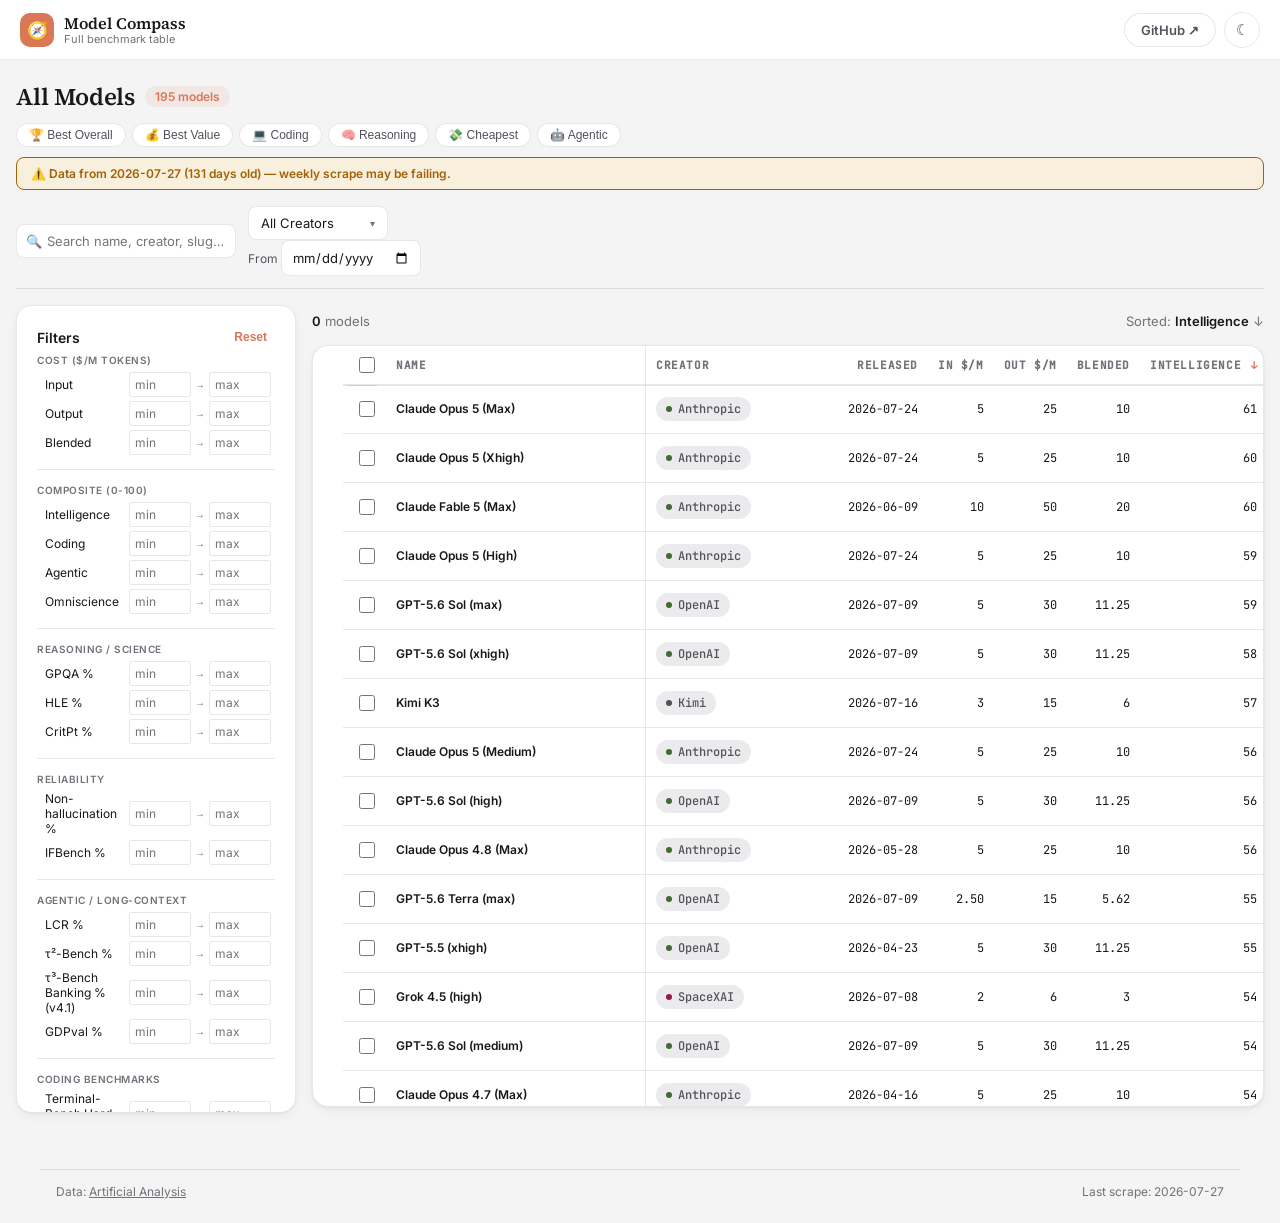
==== commit 3389c623: "Expand mobile name column width and remove To date and count label" ====
--- a/index.html
+++ b/index.html
@@ -147,7 +147,7 @@
   
   th.cb-col,td.cb-col{width:24px;padding:6px 2px}
   th.rnk,td.rnk{left:24px;width:28px;padding:6px 2px;font-size:10px}
-  th.name-col,td.name-col{left:52px;max-width:120px;font-size:11px}
+  th.name-col,td.name-col{left:52px;max-width:180px;font-size:12px}
   
   #compare-bar.visible{
     position:fixed;
@@ -170,7 +170,7 @@
   .top-filters input[type=text]{width:100%}
   .presets{overflow-x:auto;flex-wrap:nowrap;padding-bottom:4px;-webkit-overflow-scrolling:touch}
   .preset-btn{flex:none}
-  th.name-col,td.name-col{max-width:95px}
+  th.name-col,td.name-col{max-width:160px}
 }
 </style></head>
 <body>
@@ -216,10 +216,7 @@
         <label class="creator-opt" for="creator-Z_AI"><input type="checkbox" value="Z AI" class="creator-cb" id="creator-Z_AI" name="creator-Z_AI"> Z AI</label>
         <label class="creator-opt" for="creator-xAI"><input type="checkbox" value="xAI" class="creator-cb" id="creator-xAI" name="creator-xAI"> xAI</label>
       </div>
-    </div>
     <label for="from">From <input id="from" name="from" type="date"></label>
-    <label for="to">To <input id="to" name="to" type="date"></label>
-    <span id="count" style="color:var(--text-muted)"></span>
   </div>
 </header>
 <div class="layout">
@@ -364,8 +361,7 @@
 
 const tbody=document.querySelector('#t tbody');
 const q=document.getElementById('q'),
-      fromI=document.getElementById('from'), toI=document.getElementById('to'),
-      cnt=document.getElementById('count');
+      fromI=document.getElementById('from');
 const filterCountBadge=document.getElementById('filter-count-badge');
 const filterRows=document.querySelectorAll('.filter-row[data-stat]');
 
@@ -488,7 +484,7 @@
 }
 
 function applyFilter(){
-  const Q=q.value.toLowerCase(), from=fromI.value, to=toI.value;
+  const Q=q.value.toLowerCase(), from=fromI ? fromI.value : '';
   const selectedCreators=getSelectedCreators();
   const ranges=getRanges();
   let n=0;
@@ -503,7 +499,7 @@
 
     const txt=r.innerText.toLowerCase();
     const d=r.dataset.release||'';
-    let show=txt.includes(Q) && (!from||(d&&d>=from)) && (!to||(d&&d<=to));
+    let show=txt.includes(Q) && (!from||(d&&d>=from));
 
     /* Multi-select Creator filter */
     if(show && selectedCreators.size>0){
@@ -527,7 +523,6 @@
     if(show) n++;
   });
 
-  cnt.textContent=`${n} of ${tbody.rows.length} rows`;
   var tableCountN=document.getElementById('table-count-n');
   if(tableCountN) tableCountN.textContent=n;
   updateRanks();
@@ -535,7 +530,7 @@
   updateHash();
 }
 
-[q,fromI,toI].forEach(el=>{
+[q,fromI].forEach(el=>{
   if(!el) return;
   el.addEventListener('input',applyFilter);
 });
@@ -545,7 +540,6 @@
   document.querySelectorAll('.num-filter').forEach(i=>i.value='');
   if(q) q.value='';
   if(fromI) fromI.value='';
-  if(toI) toI.value='';
   if(creatorAllCb) creatorAllCb.checked=true;
   if(creatorCbs) creatorCbs.forEach(function(c){c.checked=false});
   updateCreatorBtnLabel();
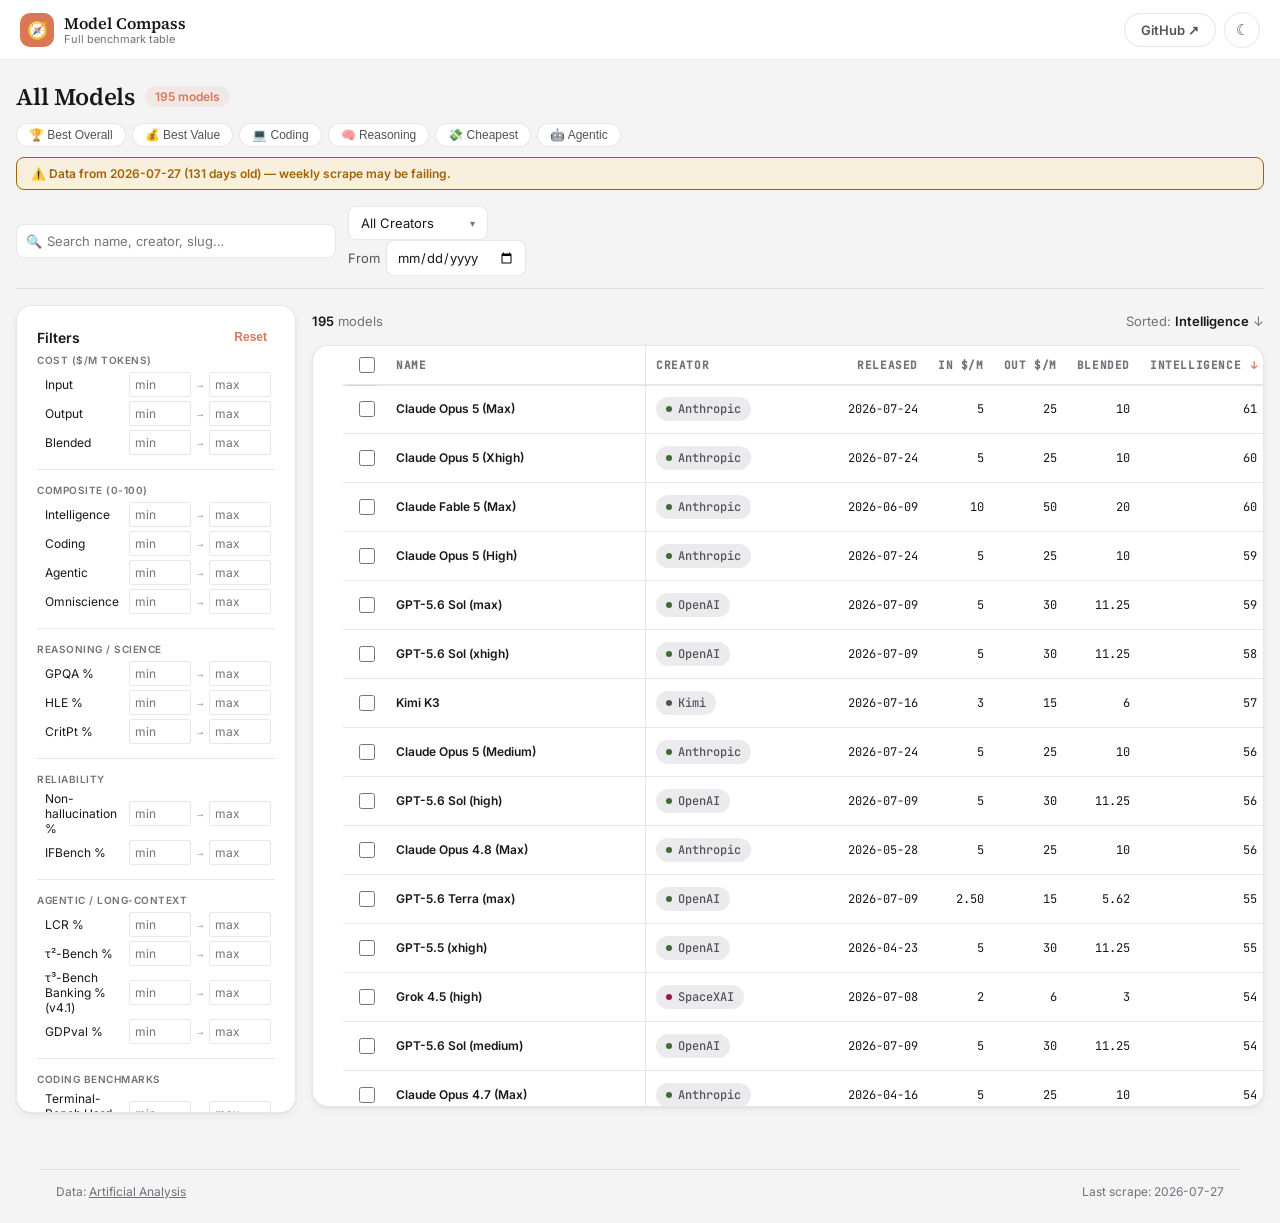
==== commit 27b0d020: "Fix top-filters layout and resolve toI ReferenceError" ====
--- a/index.html
+++ b/index.html
@@ -20,11 +20,12 @@
 .model-count{background:var(--accent-bg);color:var(--accent);font-size:12px;font-weight:600;padding:3px 10px;border-radius:var(--r-pill)}
 .meta{color:var(--text-muted);font-size:12px;margin-bottom:12px;line-height:1.6}
 
-.top-filters{display:flex;gap:12px;flex-wrap:wrap;align-items:center;font-size:12px;margin-top:16px}
+.top-filters{display:flex;gap:12px;flex-wrap:wrap;align-items:center;font-size:13px;margin-top:16px}
 .top-filters select{padding:8px 10px;font-size:13px;border:1px solid var(--border);border-radius:var(--r-sm);background:var(--surface);color:var(--text);font-family:inherit}
-.top-filters input[type=text]{width:220px}
+.top-filters .search-wrap{flex:1 1 240px;max-width:320px}
+.top-filters input[type=text]{width:100%}
 .top-filters input[type=date]{width:140px}
-.top-filters label{color:var(--text-secondary)}
+.top-filters label[for="from"]{display:inline-flex;align-items:center;gap:6px;color:var(--text-secondary);font-size:13px}
 
 .creator-dropdown-wrap{position:relative;display:inline-block}
 .creator-btn{padding:8px 12px;font-size:13px;border:1px solid var(--border);border-radius:var(--r-sm);background:var(--surface);color:var(--text);font-family:inherit;cursor:pointer;display:flex;align-items:center;gap:8px;min-width:140px;justify-content:space-between;transition:all .15s}
@@ -140,10 +141,10 @@
 
 @media (max-width:640px){
   .top-filters{gap:8px}
-  .search-wrap{flex:1 1 100%}
-  .creator-dropdown-wrap{flex:1 1 auto}
-  .top-filters label{display:flex;align-items:center;gap:4px;font-size:11px}
-  .top-filters input[type=date]{width:125px}
+  .top-filters .search-wrap{flex:1 1 100%;max-width:100%}
+  .top-filters .creator-dropdown-wrap{flex:1 1 auto}
+  .top-filters label[for="from"]{display:inline-flex;align-items:center;gap:4px;font-size:12px;flex:1 1 auto}
+  .top-filters input[type=date]{width:100%}
   
   th.cb-col,td.cb-col{width:24px;padding:6px 2px}
   th.rnk,td.rnk{left:24px;width:28px;padding:6px 2px;font-size:10px}
@@ -894,7 +895,6 @@
 function resetAllFilterInputs(){
   if(q) q.value='';
   if(fromI) fromI.value='';
-  if(toI) toI.value='';
   if(creatorAllCb) creatorAllCb.checked=true;
   if(creatorCbs) creatorCbs.forEach(function(c){c.checked=false;});
   updateCreatorBtnLabel();
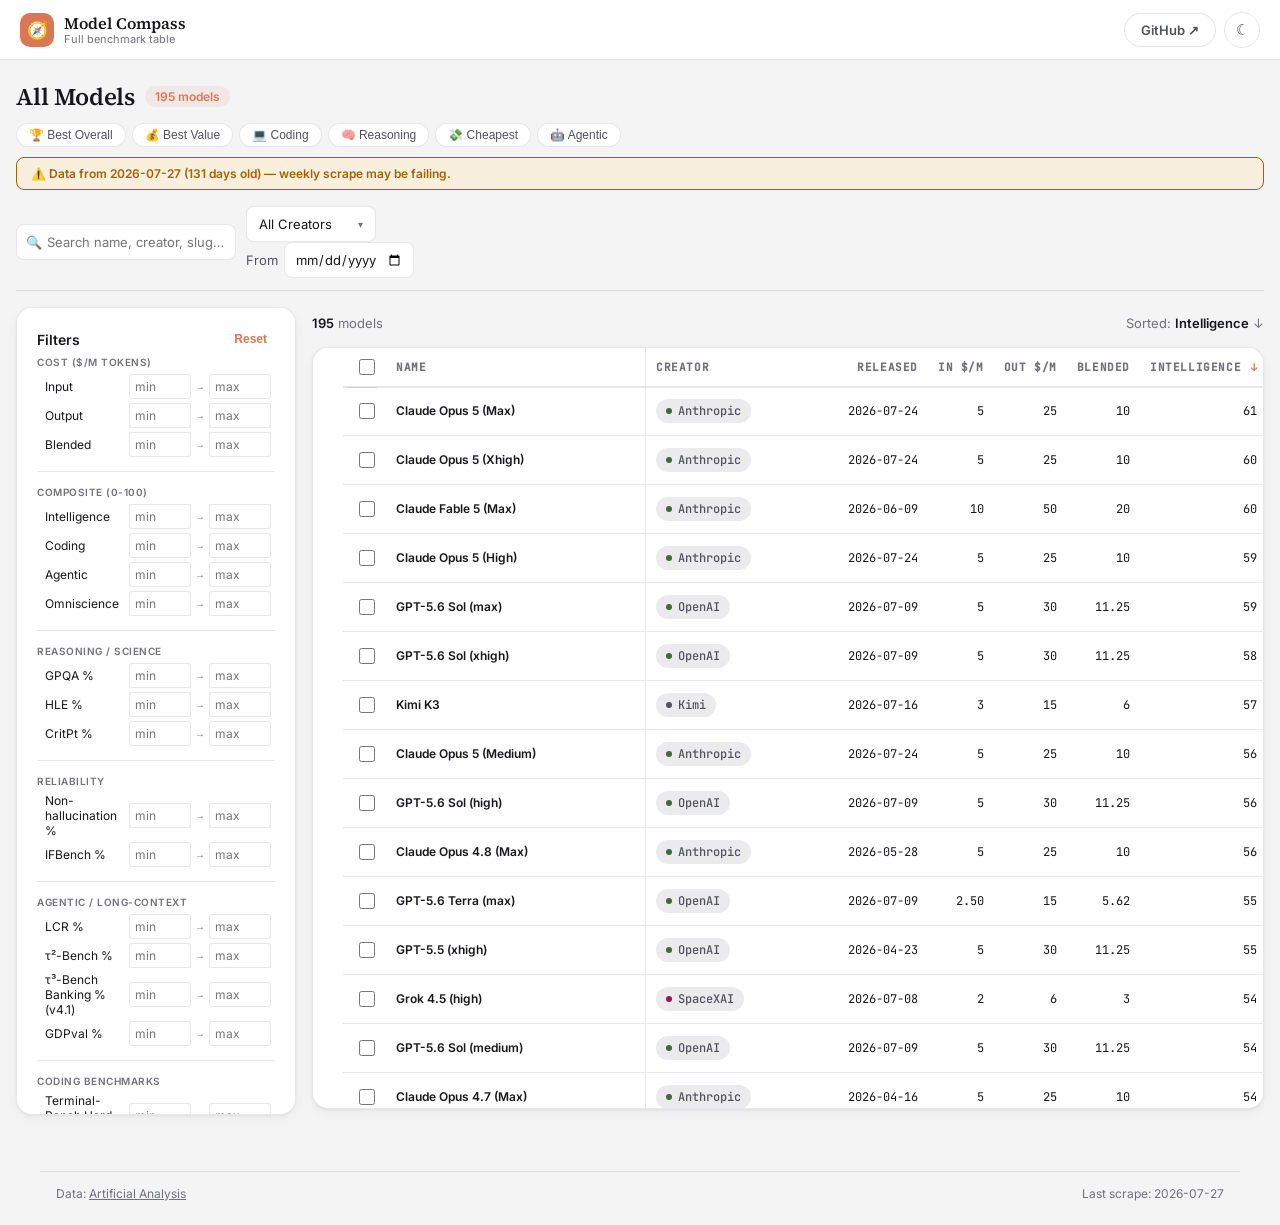
==== commit 84bcf5cb: "Refine top-filters CSS for sleek single-row alignment" ====
--- a/index.html
+++ b/index.html
@@ -20,15 +20,15 @@
 .model-count{background:var(--accent-bg);color:var(--accent);font-size:12px;font-weight:600;padding:3px 10px;border-radius:var(--r-pill)}
 .meta{color:var(--text-muted);font-size:12px;margin-bottom:12px;line-height:1.6}
 
-.top-filters{display:flex;gap:12px;flex-wrap:wrap;align-items:center;font-size:13px;margin-top:16px}
-.top-filters select{padding:8px 10px;font-size:13px;border:1px solid var(--border);border-radius:var(--r-sm);background:var(--surface);color:var(--text);font-family:inherit}
-.top-filters .search-wrap{flex:1 1 240px;max-width:320px}
-.top-filters input[type=text]{width:100%}
-.top-filters input[type=date]{width:140px}
-.top-filters label[for="from"]{display:inline-flex;align-items:center;gap:6px;color:var(--text-secondary);font-size:13px}
-
-.creator-dropdown-wrap{position:relative;display:inline-block}
-.creator-btn{padding:8px 12px;font-size:13px;border:1px solid var(--border);border-radius:var(--r-sm);background:var(--surface);color:var(--text);font-family:inherit;cursor:pointer;display:flex;align-items:center;gap:8px;min-width:140px;justify-content:space-between;transition:all .15s}
+.top-filters{display:flex;gap:10px;flex-wrap:wrap;align-items:center;font-size:13px;margin-top:16px}
+.top-filters select{padding:7px 10px;font-size:13px;border:1px solid var(--border);border-radius:var(--r-sm);background:var(--surface);color:var(--text);font-family:inherit}
+.top-filters .search-wrap{flex:0 1 220px;min-width:160px;max-width:260px}
+.top-filters input[type=text]{width:100%;height:36px}
+.top-filters input[type=date]{width:130px;height:36px}
+.top-filters label[for="from"]{display:inline-flex;align-items:center;gap:6px;color:var(--text-secondary);font-size:13px;white-space:nowrap;height:36px}
+
+.creator-dropdown-wrap{position:relative;display:inline-block;flex:0 0 auto}
+.creator-btn{padding:0 12px;height:36px;font-size:13px;border:1px solid var(--border);border-radius:var(--r-sm);background:var(--surface);color:var(--text);font-family:inherit;cursor:pointer;display:flex;align-items:center;gap:8px;min-width:130px;justify-content:space-between;transition:all .15s}
 .creator-btn:hover{border-color:var(--accent)}
 .creator-btn .arrow{font-size:10px;opacity:0.6;transition:transform .15s}
 .creator-dropdown-wrap.open .creator-btn .arrow{transform:rotate(180deg)}
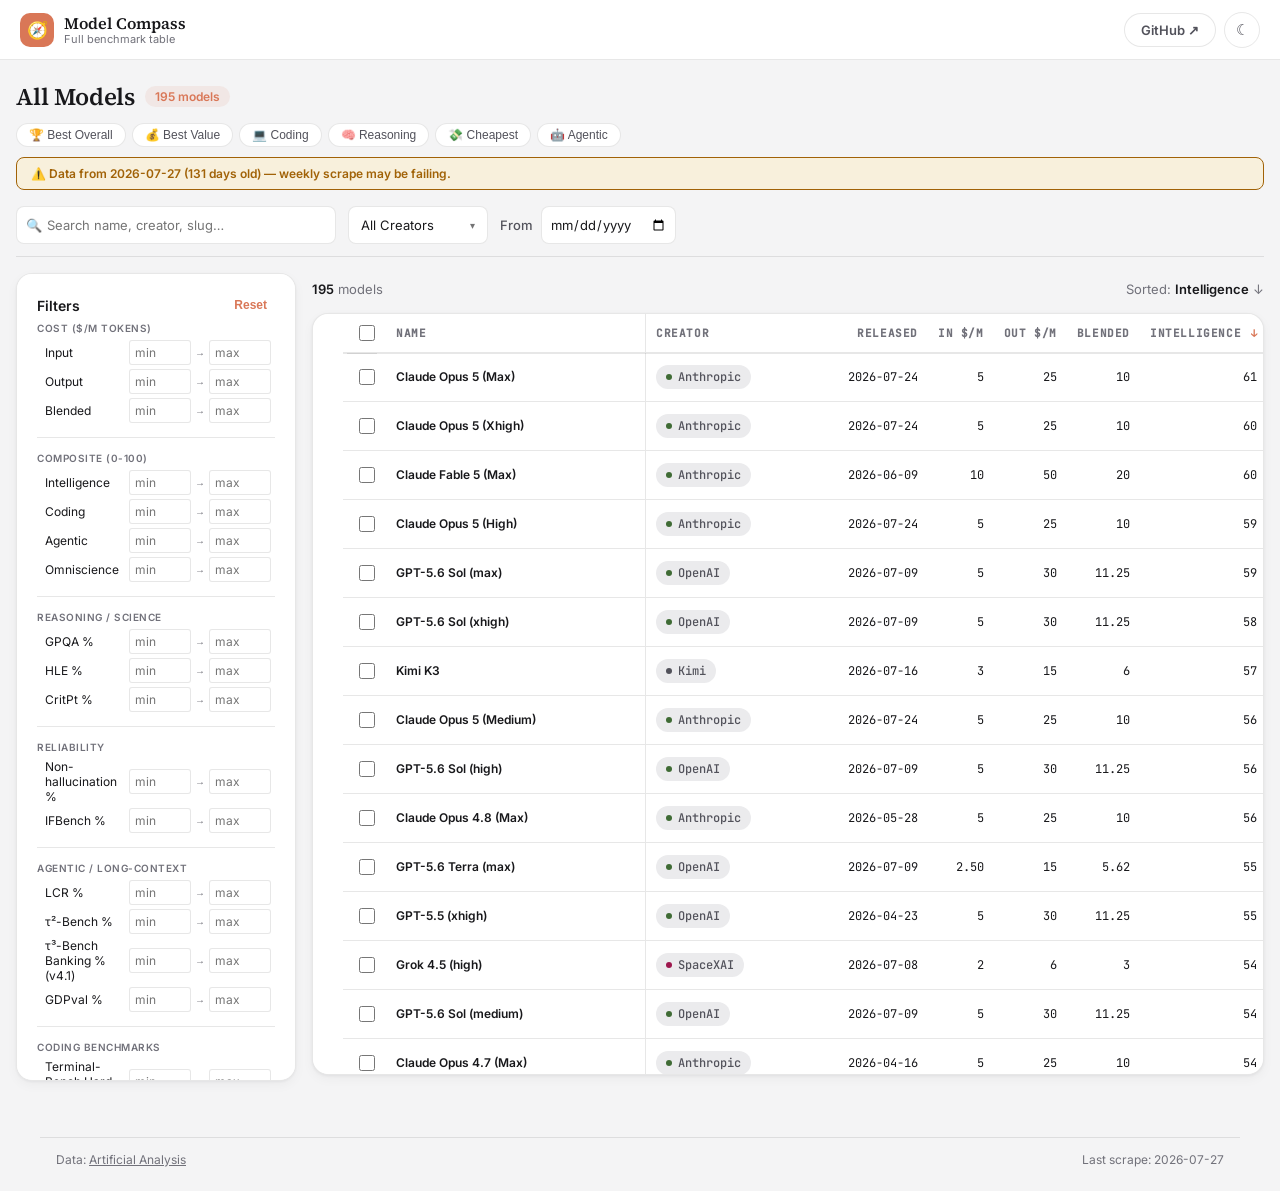
==== commit 8dc45402: "Fix HTML markup nesting for top-filters and unify control heights" ====
--- a/index.html
+++ b/index.html
@@ -20,19 +20,21 @@
 .model-count{background:var(--accent-bg);color:var(--accent);font-size:12px;font-weight:600;padding:3px 10px;border-radius:var(--r-pill)}
 .meta{color:var(--text-muted);font-size:12px;margin-bottom:12px;line-height:1.6}
 
-.top-filters{display:flex;gap:10px;flex-wrap:wrap;align-items:center;font-size:13px;margin-top:16px}
-.top-filters select{padding:7px 10px;font-size:13px;border:1px solid var(--border);border-radius:var(--r-sm);background:var(--surface);color:var(--text);font-family:inherit}
-.top-filters .search-wrap{flex:0 1 220px;min-width:160px;max-width:260px}
-.top-filters input[type=text]{width:100%;height:36px}
-.top-filters input[type=date]{width:130px;height:36px}
-.top-filters label[for="from"]{display:inline-flex;align-items:center;gap:6px;color:var(--text-secondary);font-size:13px;white-space:nowrap;height:36px}
+.top-filters{display:flex;gap:12px;flex-wrap:wrap;align-items:center;font-size:13px;margin-top:16px}
+.top-filters .search-wrap{position:relative;flex:1 1 240px;max-width:320px;min-width:180px}
+.top-filters .search-wrap .icon{position:absolute;left:10px;top:50%;transform:translateY(-50%);color:var(--text-muted);font-size:13px;pointer-events:none}
+.top-filters .search-wrap input{width:100%;height:38px;padding:0 10px 0 30px;font-size:13px;border:1px solid var(--border);border-radius:var(--r-sm);background:var(--surface);color:var(--text);box-sizing:border-box;outline:none}
 
 .creator-dropdown-wrap{position:relative;display:inline-block;flex:0 0 auto}
-.creator-btn{padding:0 12px;height:36px;font-size:13px;border:1px solid var(--border);border-radius:var(--r-sm);background:var(--surface);color:var(--text);font-family:inherit;cursor:pointer;display:flex;align-items:center;gap:8px;min-width:130px;justify-content:space-between;transition:all .15s}
+.creator-btn{height:38px;padding:0 12px;font-size:13px;border:1px solid var(--border);border-radius:var(--r-sm);background:var(--surface);color:var(--text);font-family:inherit;cursor:pointer;display:inline-flex;align-items:center;gap:8px;min-width:140px;justify-content:space-between;box-sizing:border-box;transition:all .15s}
 .creator-btn:hover{border-color:var(--accent)}
 .creator-btn .arrow{font-size:10px;opacity:0.6;transition:transform .15s}
 .creator-dropdown-wrap.open .creator-btn .arrow{transform:rotate(180deg)}
 .creator-menu{position:absolute;top:calc(100% + 4px);left:0;min-width:180px;max-height:260px;overflow-y:auto;background:var(--surface);border:1px solid var(--border-strong);border-radius:var(--r-sm);box-shadow:var(--shadow-md);z-index:100;padding:4px 0}
+
+.date-filter-wrap{display:inline-flex;align-items:center;gap:8px;height:38px;flex:0 0 auto}
+.date-filter-wrap .date-label{font-size:13px;color:var(--text-secondary);font-weight:500;white-space:nowrap}
+.date-filter-wrap .date-input{height:38px;width:135px;padding:0 8px;font-size:13px;font-family:var(--sans);border:1px solid var(--border);border-radius:var(--r-sm);background:var(--surface);color:var(--text);box-sizing:border-box;outline:none}
 .creator-opt{display:flex;align-items:center;gap:8px;padding:6px 12px;font-size:12px;cursor:pointer;user-select:none;color:var(--text);transition:background .1s}
 .creator-opt:hover{background:var(--accent-bg);color:var(--accent)}
 .creator-opt input[type=checkbox]{accent-color:var(--accent);cursor:pointer}
@@ -142,9 +144,10 @@
 @media (max-width:640px){
   .top-filters{gap:8px}
   .top-filters .search-wrap{flex:1 1 100%;max-width:100%}
-  .top-filters .creator-dropdown-wrap{flex:1 1 auto}
-  .top-filters label[for="from"]{display:inline-flex;align-items:center;gap:4px;font-size:12px;flex:1 1 auto}
-  .top-filters input[type=date]{width:100%}
+  .creator-dropdown-wrap{flex:1 1 calc(50% - 4px);min-width:130px}
+  .creator-btn{width:100%}
+  .date-filter-wrap{flex:1 1 calc(50% - 4px);min-width:130px}
+  .date-filter-wrap .date-input{width:100%;flex:1}
   
   th.cb-col,td.cb-col{width:24px;padding:6px 2px}
   th.rnk,td.rnk{left:24px;width:28px;padding:6px 2px;font-size:10px}
@@ -217,7 +220,11 @@
         <label class="creator-opt" for="creator-Z_AI"><input type="checkbox" value="Z AI" class="creator-cb" id="creator-Z_AI" name="creator-Z_AI"> Z AI</label>
         <label class="creator-opt" for="creator-xAI"><input type="checkbox" value="xAI" class="creator-cb" id="creator-xAI" name="creator-xAI"> xAI</label>
       </div>
-    <label for="from">From <input id="from" name="from" type="date"></label>
+    </div>
+    <div class="date-filter-wrap">
+      <label for="from" class="date-label">From</label>
+      <input id="from" name="from" type="date" class="date-input">
+    </div>
   </div>
 </header>
 <div class="layout">
